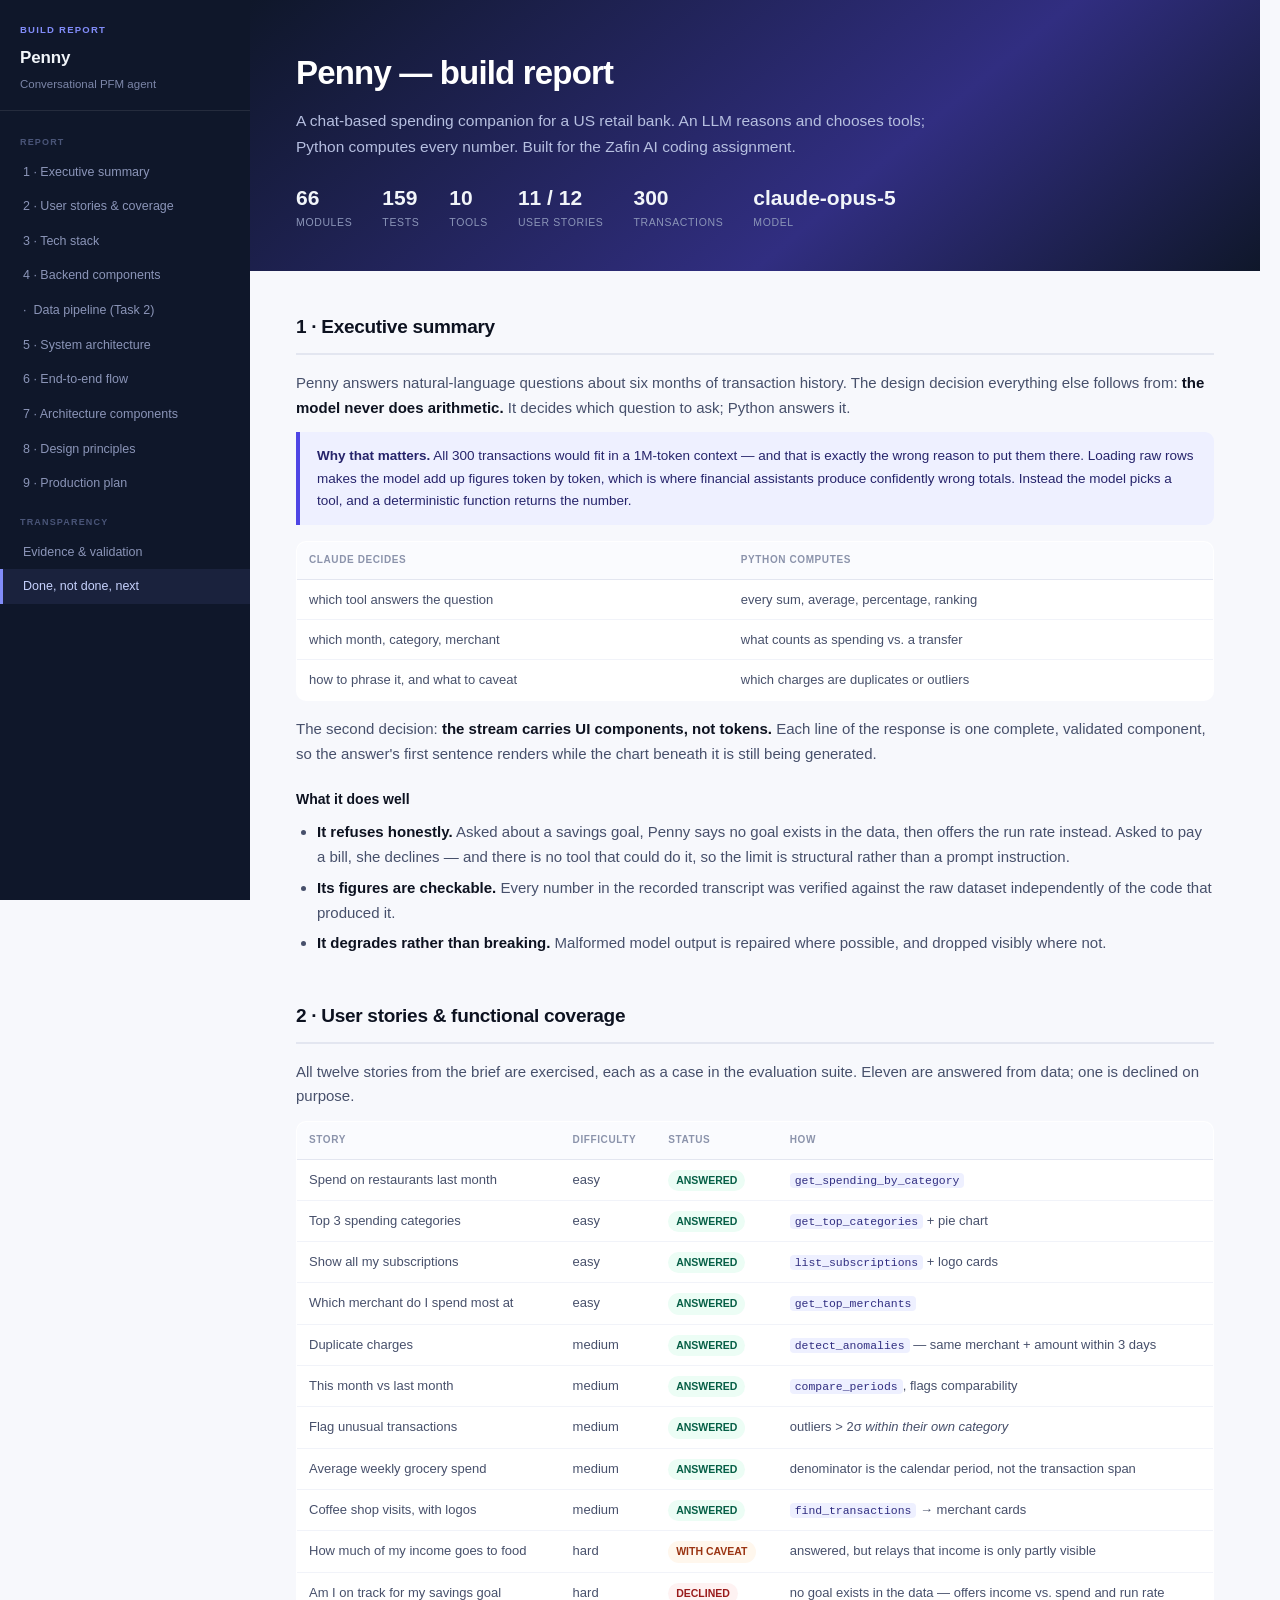
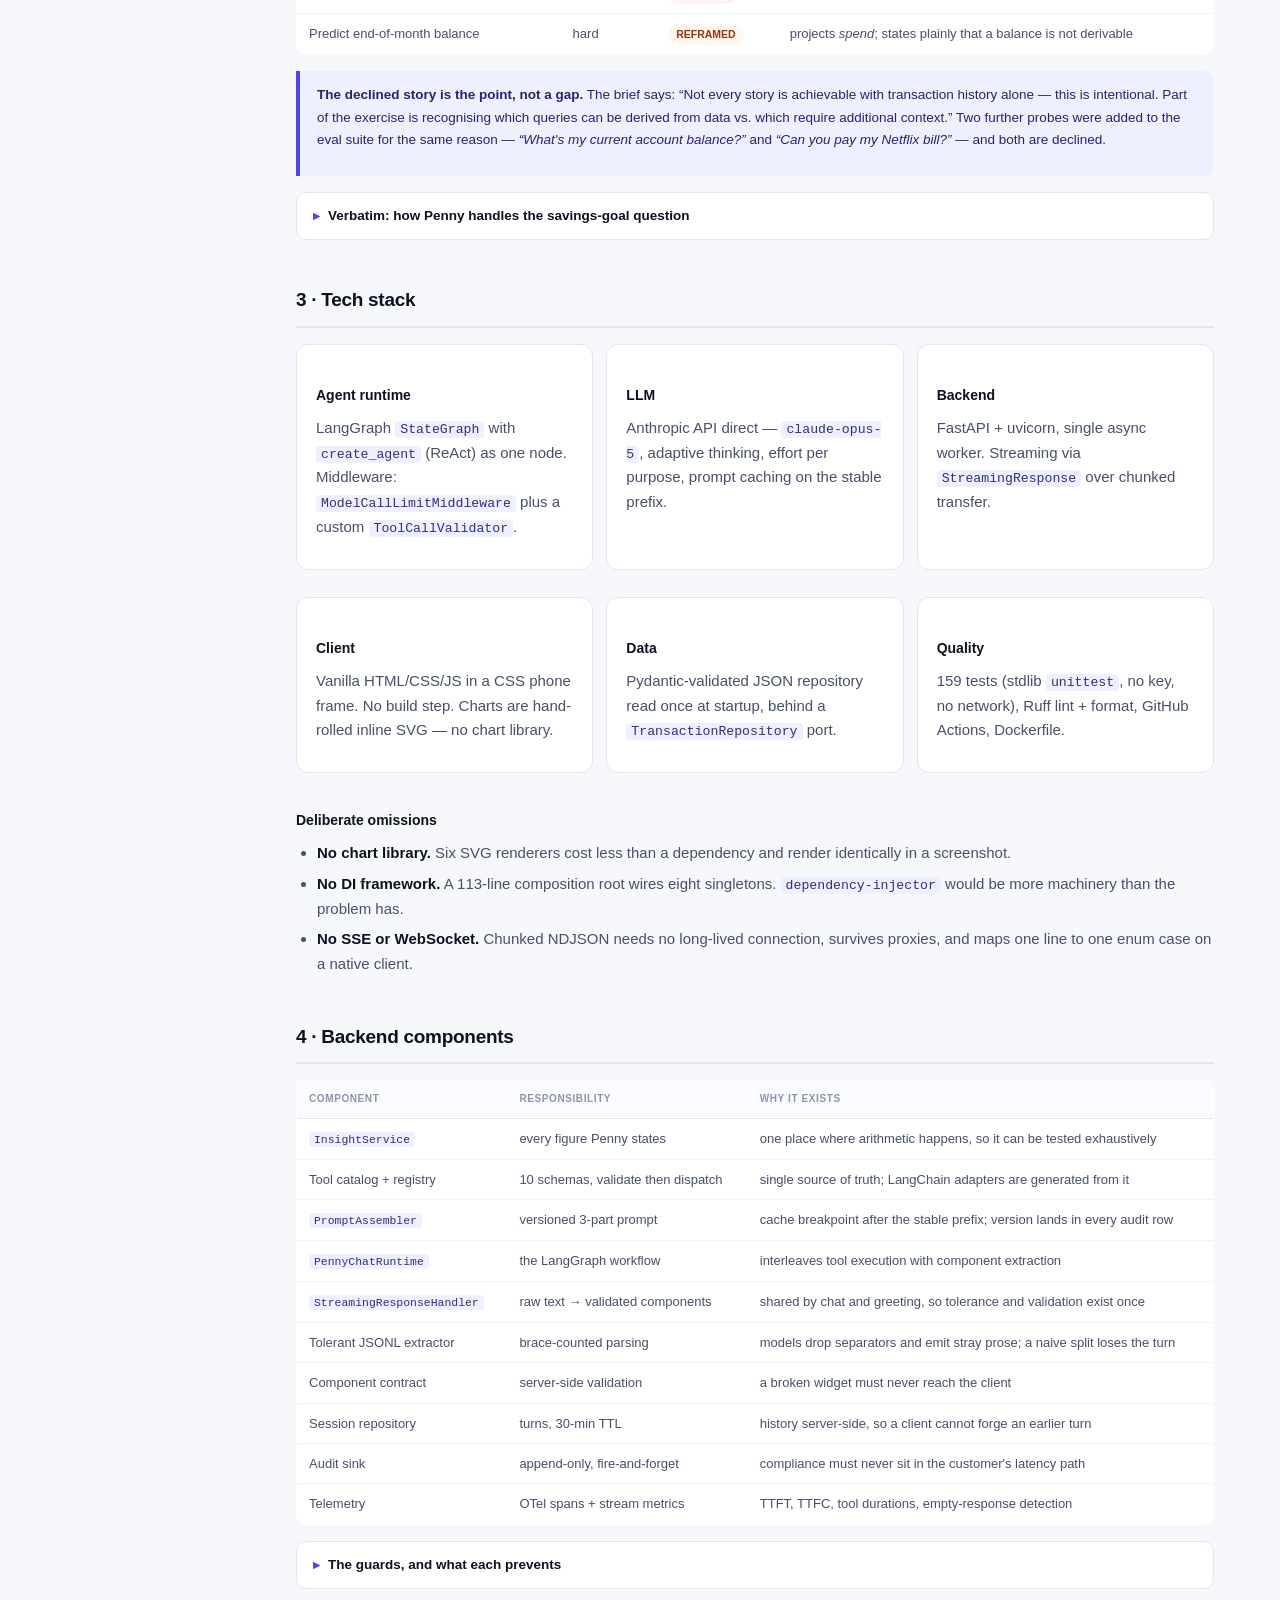
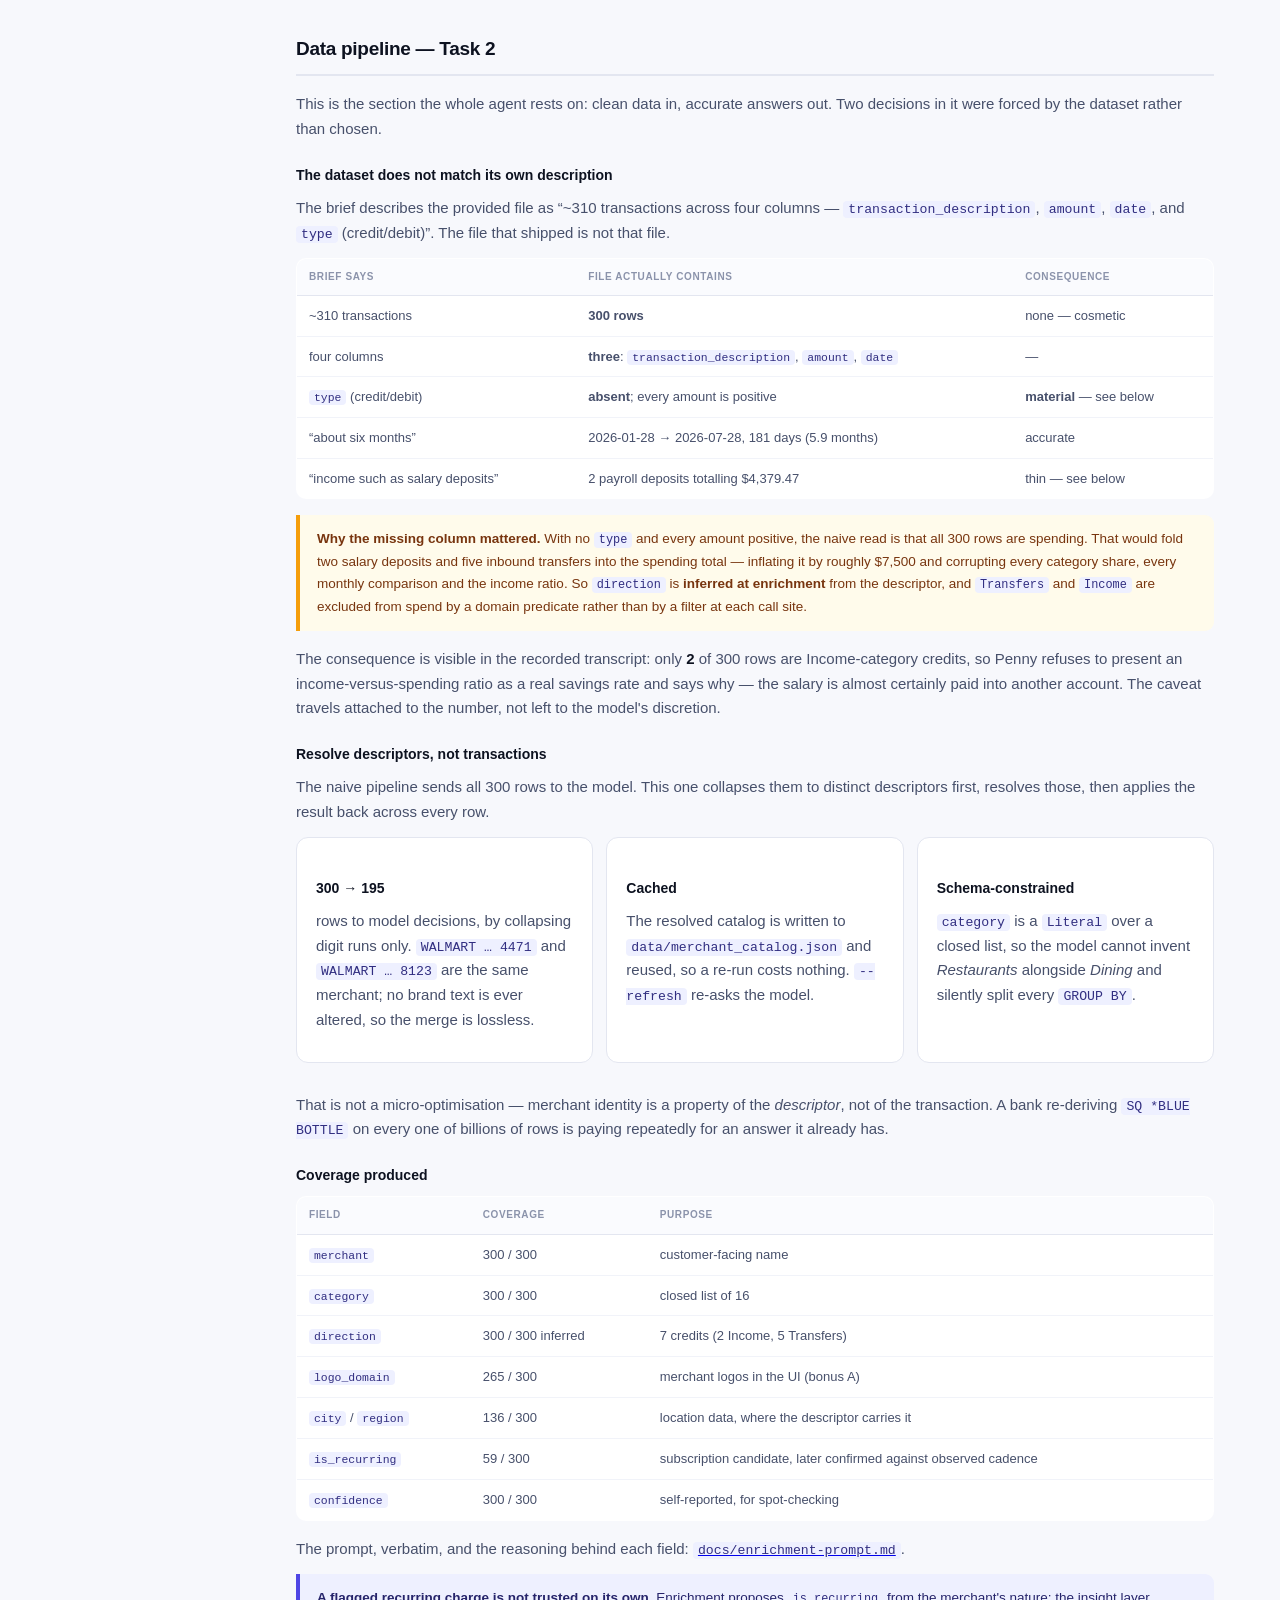
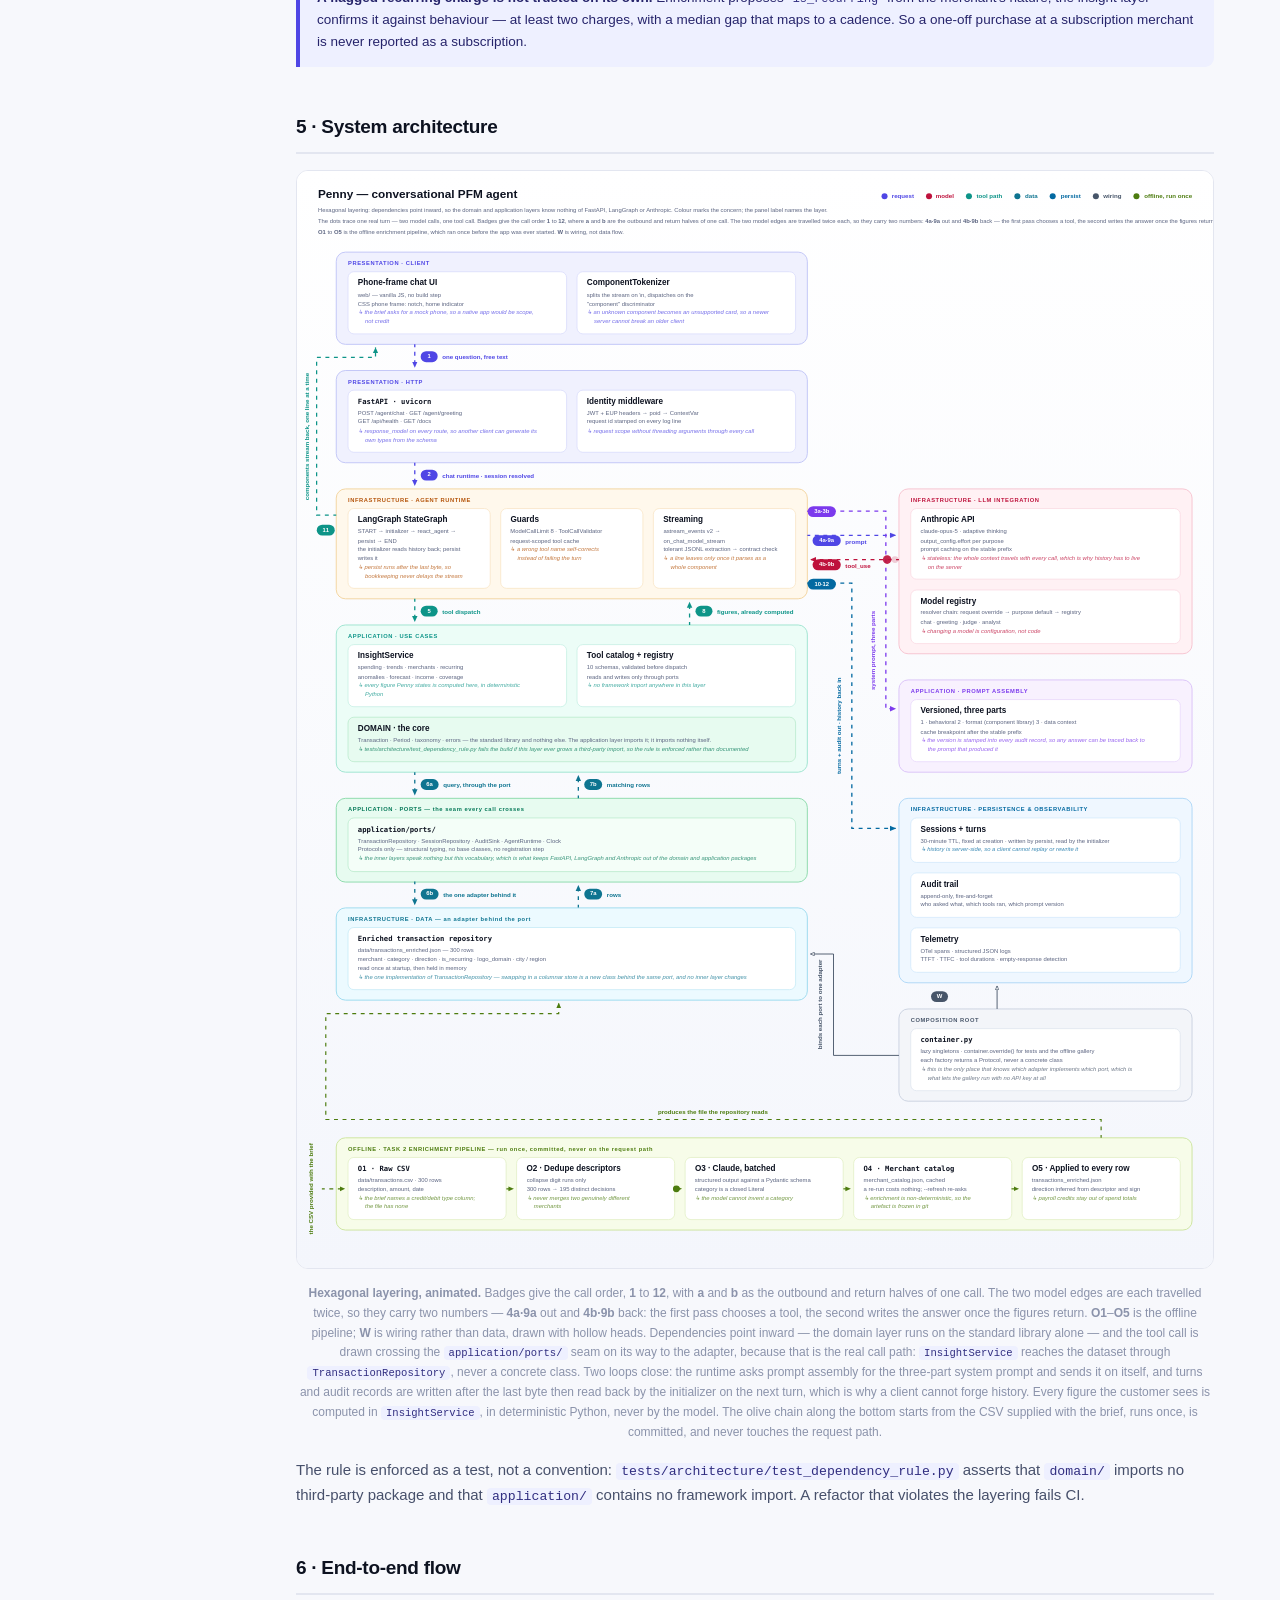
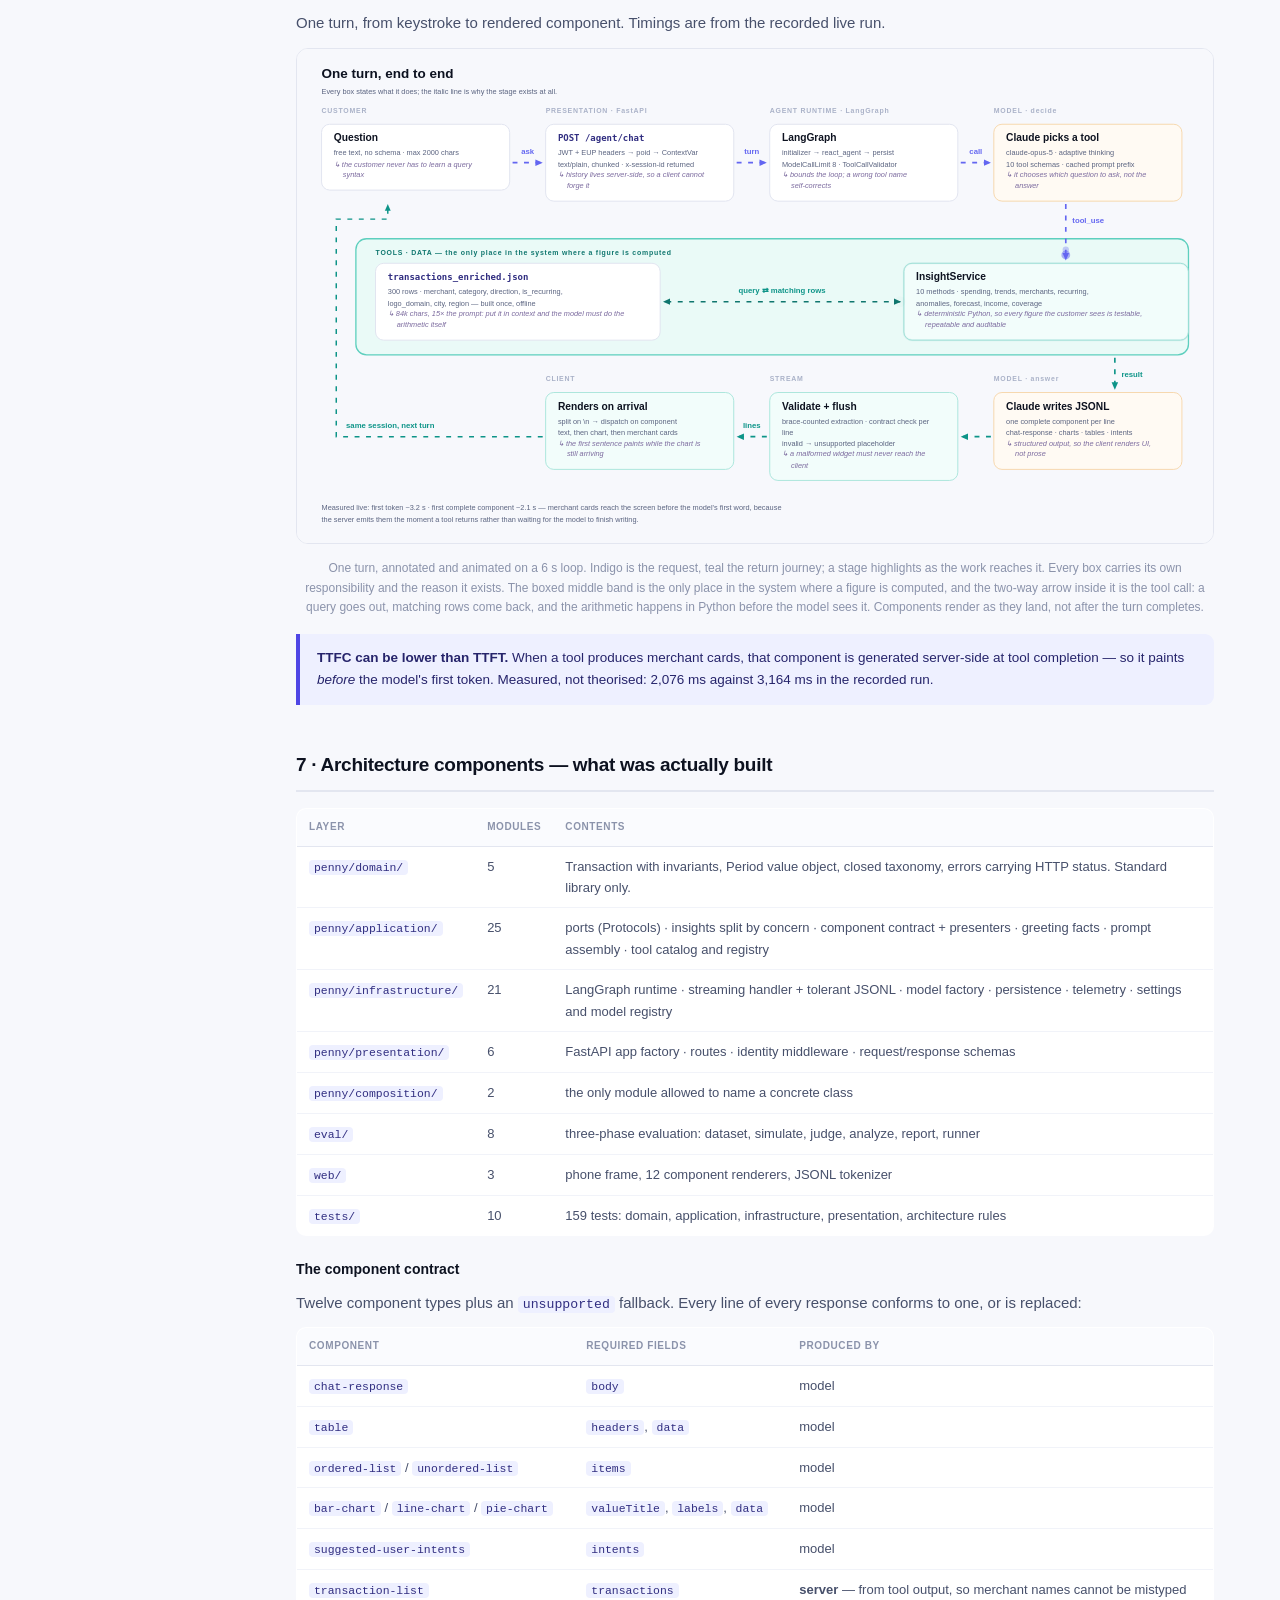
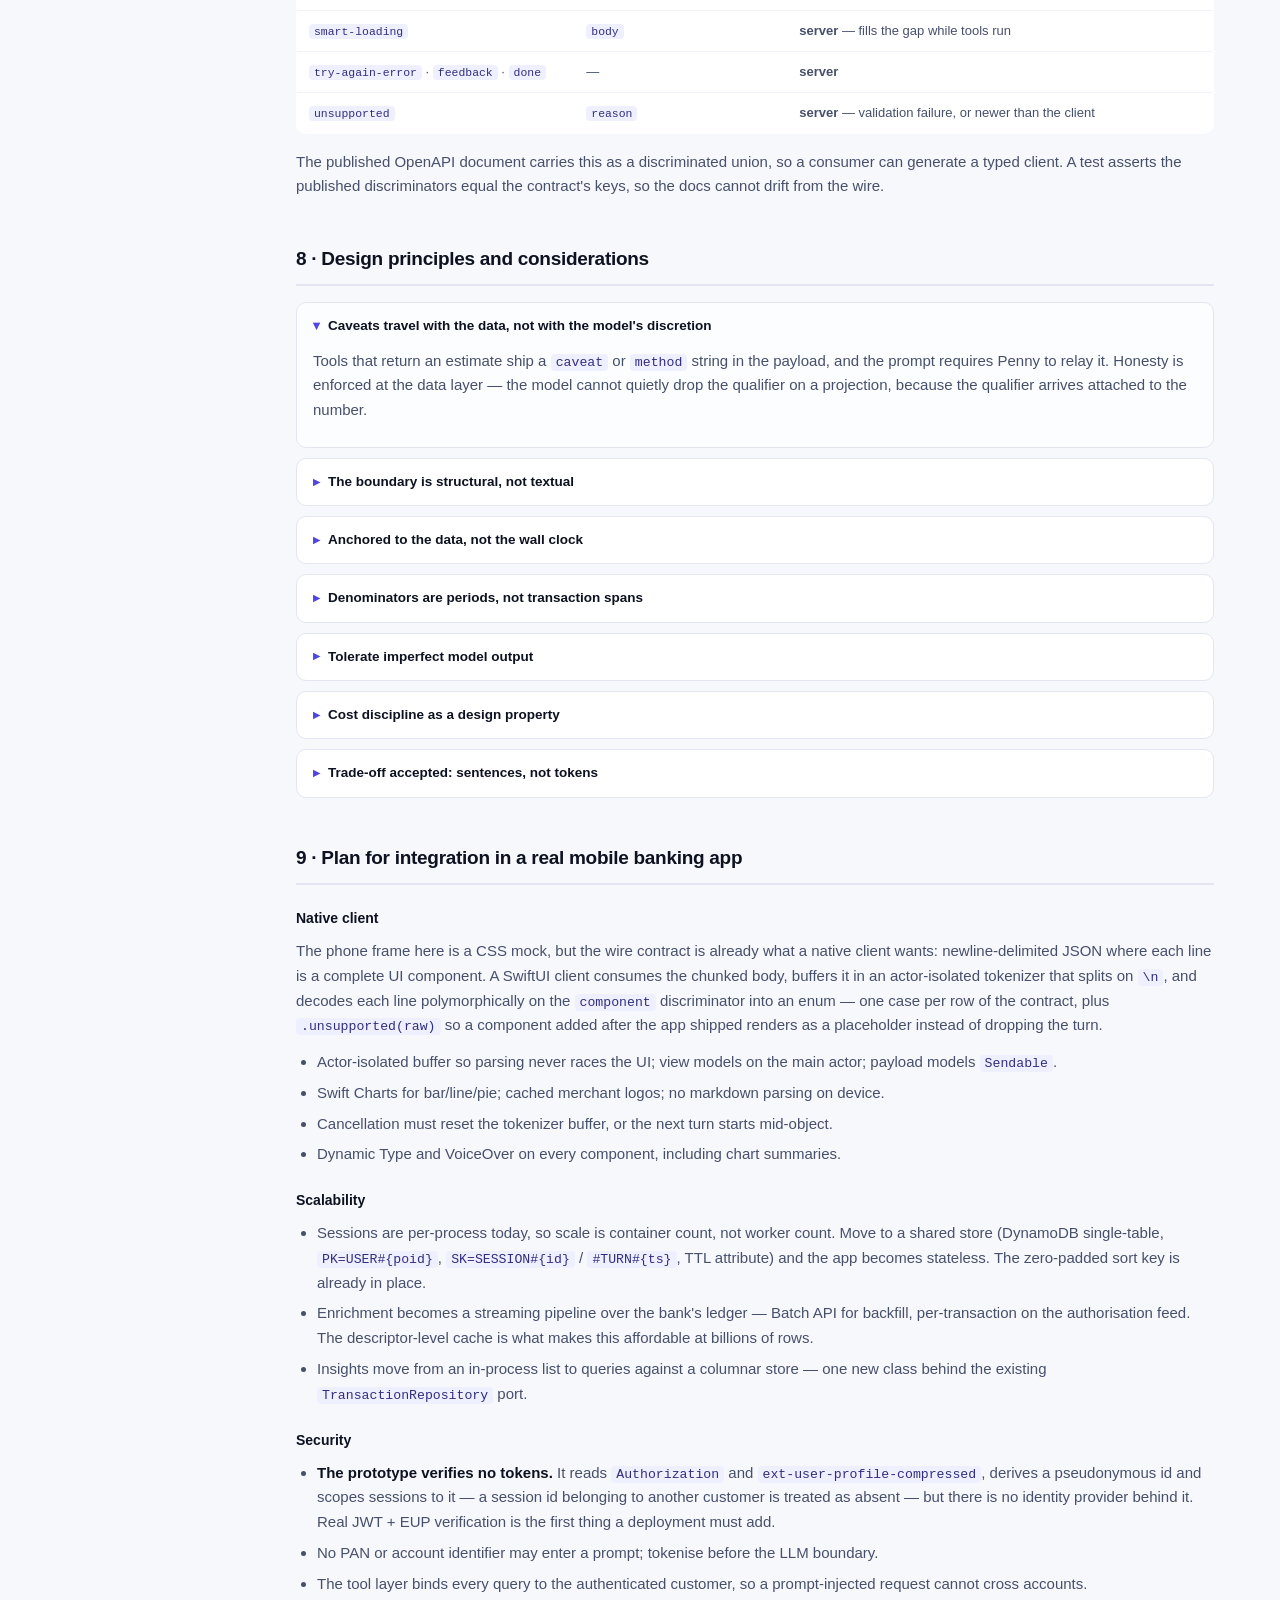
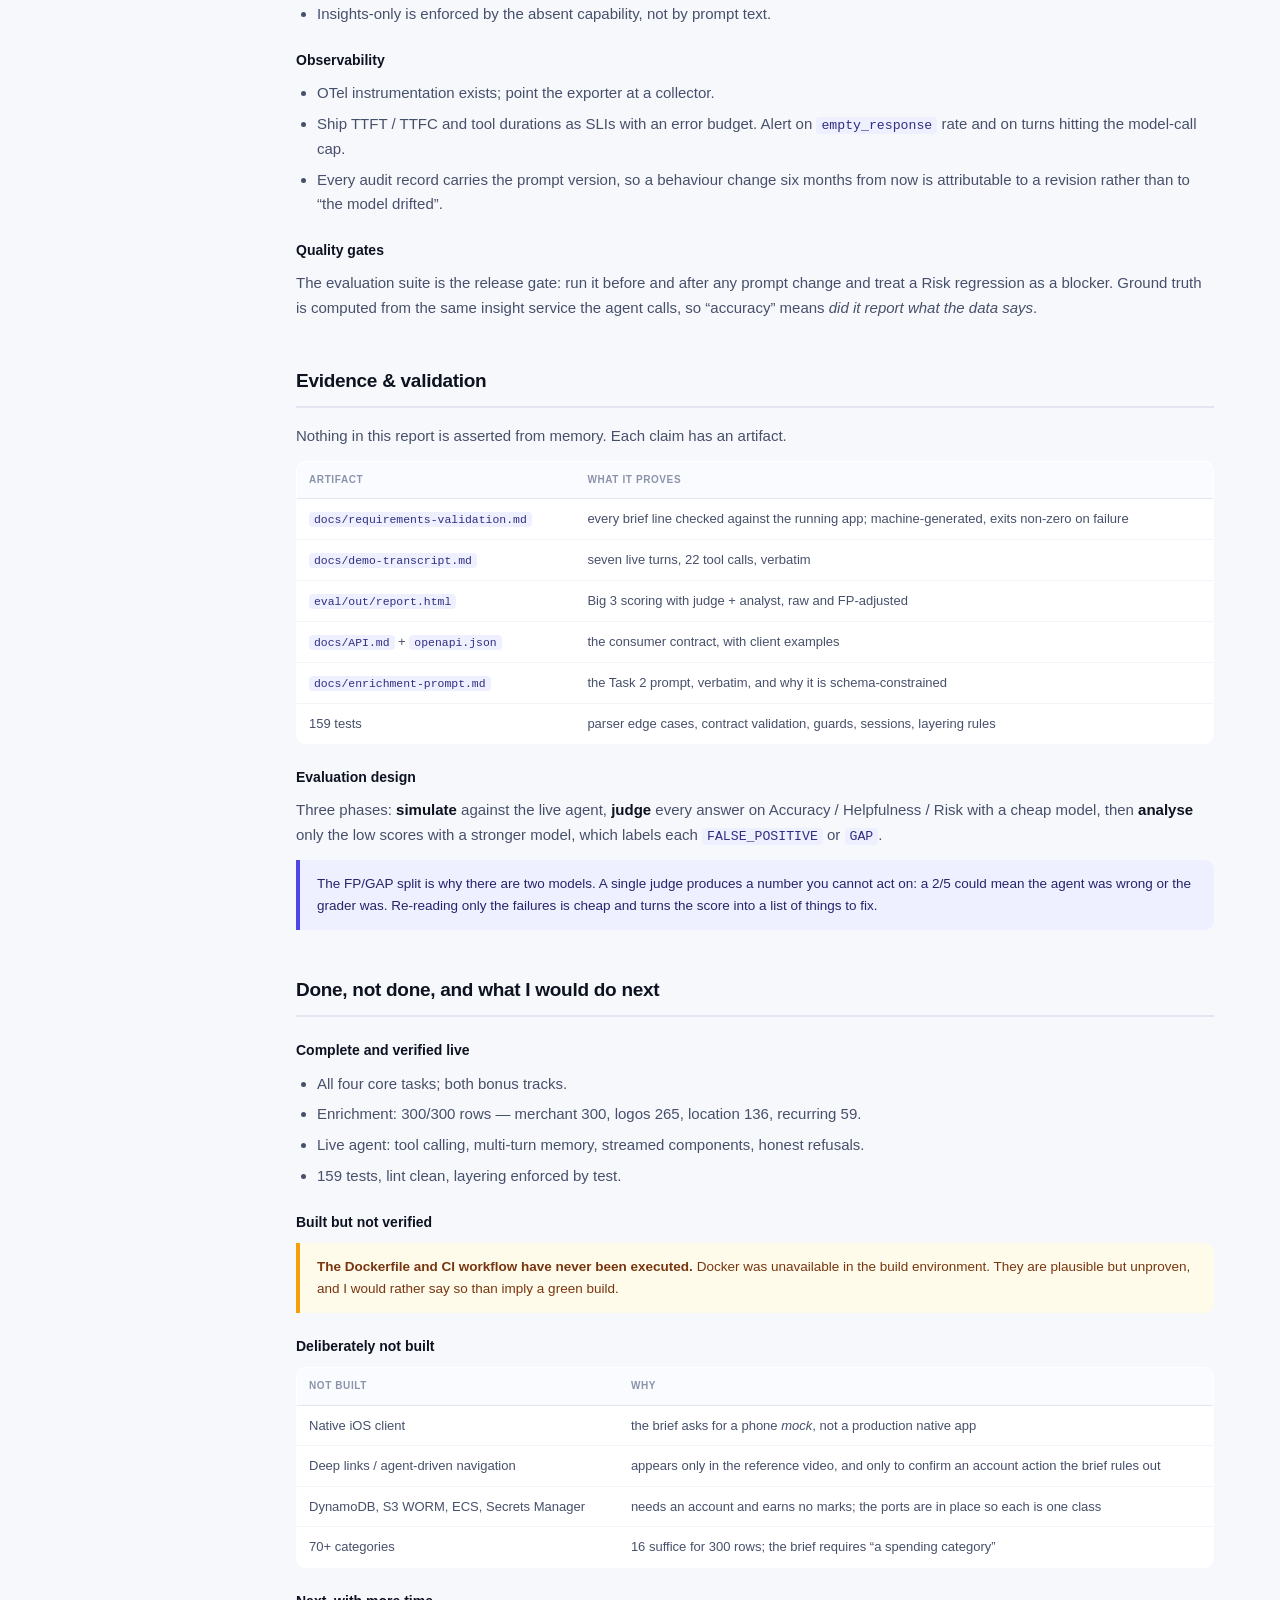
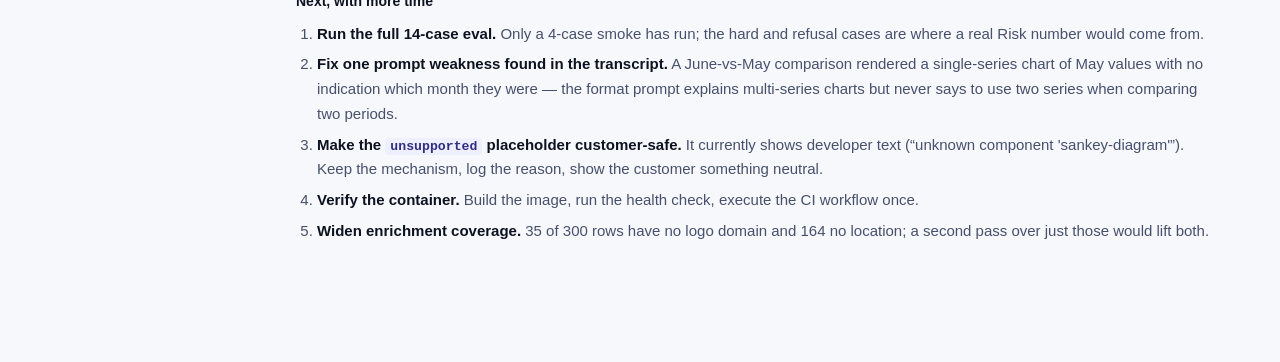
==== docs/build-report.html @ 557ce367 "Penny — conversational PFM agent for the Zafin AI coding assignment A chat-based spending companion " ====
<!doctype html>
<html lang="en">
<head>
<meta charset="utf-8">
<meta name="viewport" content="width=device-width, initial-scale=1">
<title>Penny — Build Report</title>
<style>
*,*::before,*::after{box-sizing:border-box;margin:0;padding:0}
:root{--bg:#f7f8fc;--surface:#fff;--ink:#0d1220;--ink2:#47506b;--ink3:#8b93ab;
--line:#e3e6f0;--brand:#4f46e5;--brand-deep:#312e81;--brand-soft:#eef0ff;
--ok:#0d9488;--warn:#b45309;--bad:#b91c1c;--nav:#0f172a;--sidebar:250px}
html{scroll-behavior:smooth}
body{font:15px/1.65 -apple-system,BlinkMacSystemFont,'Segoe UI',Roboto,sans-serif;color:var(--ink);background:var(--bg)}
code,.mono{font-family:ui-monospace,SFMono-Regular,Menlo,monospace;font-size:.88em}
code{background:var(--brand-soft);color:var(--brand-deep);padding:1px 5px;border-radius:4px}
/* sidebar */
.side{position:fixed;left:0;top:0;width:var(--sidebar);height:100vh;background:var(--nav);
display:flex;flex-direction:column;overflow:hidden;z-index:10}
.side-head{padding:22px 20px 16px;border-bottom:1px solid rgba(255,255,255,.09)}
.side-eyebrow{font-size:9.5px;font-weight:700;letter-spacing:.13em;text-transform:uppercase;color:#818cf8;margin-bottom:6px}
.side-title{font-size:17px;font-weight:700;color:#f1f5f9;letter-spacing:-.01em}
.side-sub{font-size:11.5px;color:#7c86a8;margin-top:3px}
.side-nav{flex:1;overflow-y:auto;padding:10px 0 30px}
.side-nav a{display:block;padding:7px 20px;font-size:12.5px;color:#8b95b8;text-decoration:none;
border-left:3px solid transparent;transition:.15s}
.side-nav a:hover{background:#1c2438;color:#cbd5e1}
.side-nav a.on{border-left-color:#818cf8;color:#c7d2fe;background:rgba(129,140,248,.09)}
.side-nav .grp{font-size:9px;font-weight:700;letter-spacing:.13em;text-transform:uppercase;
color:#4a5578;padding:14px 20px 5px}
/* main */
main{margin-left:var(--sidebar);max-width:1010px;padding:0 46px 90px}
.hero{background:linear-gradient(140deg,#0f172a,#312e81 62%,#0f172a);margin:0 -46px 40px;padding:46px 46px 38px;color:#fff}
.hero h1{font-size:33px;font-weight:800;letter-spacing:-.025em;margin-bottom:8px}
.hero p{font-size:15.5px;color:#b6bfe0;max-width:660px}
.metrics{display:flex;gap:30px;flex-wrap:wrap;margin-top:26px}
.metric b{display:block;font-size:21px;font-weight:800;color:#f1f5f9;line-height:1.1}
.metric span{font-size:10.5px;color:#8b95b8;text-transform:uppercase;letter-spacing:.06em}
section{margin-bottom:44px;scroll-margin-top:20px}
h2{font-size:19px;font-weight:700;letter-spacing:-.015em;padding-bottom:10px;margin-bottom:16px;border-bottom:2px solid var(--line)}
h3{font-size:14px;font-weight:700;margin:22px 0 9px;color:var(--ink)}
p{margin-bottom:12px;color:var(--ink2)}
p strong,li strong{color:var(--ink)}
ul,ol{margin:0 0 13px 21px}li{margin-bottom:6px;color:var(--ink2)}
table{width:100%;border-collapse:collapse;background:var(--surface);border:1px solid var(--line);
border-radius:10px;overflow:hidden;margin-bottom:16px;font-size:13px}
th{text-align:left;font-size:10px;font-weight:700;letter-spacing:.06em;text-transform:uppercase;
color:var(--ink3);padding:10px 12px;background:#fafbfe;border-bottom:1px solid var(--line)}
td{padding:9px 12px;border-bottom:1px solid #f1f3f9;color:var(--ink2);vertical-align:top}
tr:last-child td{border-bottom:0}
.card{background:var(--surface);border:1px solid var(--line);border-radius:12px;padding:17px 19px;margin-bottom:14px}
.grid{display:grid;grid-template-columns:repeat(auto-fit,minmax(232px,1fr));gap:13px;margin-bottom:16px}
.note{border-left:4px solid var(--brand);background:var(--brand-soft);padding:13px 17px;border-radius:0 9px 9px 0;margin-bottom:16px;font-size:13.5px;color:#26246b}
.warn{border-left:4px solid #f59e0b;background:#fffbeb;padding:13px 17px;border-radius:0 9px 9px 0;margin-bottom:16px;font-size:13.5px;color:#78350f}
.pill{display:inline-block;font-size:10.5px;font-weight:700;padding:2px 8px;border-radius:20px}
.p-ok{background:#ecfdf5;color:#065f46}.p-no{background:#fef2f2;color:#991b1b}
.p-man{background:#fffbeb;color:#92400e}.p-part{background:#fff7ed;color:#9a3412}
details{background:var(--surface);border:1px solid var(--line);border-radius:10px;padding:12px 16px;margin-bottom:10px}
details[open]{background:#fcfdff}
summary{cursor:pointer;font-weight:650;font-size:13.5px;color:var(--ink);list-style:none;display:flex;align-items:center;gap:8px}
summary::-webkit-details-marker{display:none}
summary::before{content:'▶';font-size:9px;color:var(--brand);transition:.15s}
details[open] summary::before{transform:rotate(90deg)}
summary+*{margin-top:11px}
figure{margin:0 0 16px}
figure img,figure svg{width:100%;height:auto;background:var(--surface);border:1px solid var(--line);border-radius:12px}
figcaption{font-size:12px;color:var(--ink3);margin-top:7px;text-align:center}
.q{border-left:3px solid var(--ok);padding-left:14px;margin:0 0 13px;font-size:13.5px;color:var(--ink2);font-style:italic}
@media(max-width:900px){.side{display:none}main{margin-left:0;padding:0 20px 60px}.hero{margin:0 -20px 30px;padding:34px 20px}}
</style>
</head>
<body>
<aside class="side">
  <div class="side-head">
    <div class="side-eyebrow">Build Report</div>
    <div class="side-title">Penny</div>
    <div class="side-sub">Conversational PFM agent</div>
  </div>
  <nav class="side-nav">
    <div class="grp">Report</div>
    <a href="#summary">1 · Executive summary</a>
    <a href="#stories">2 · User stories &amp; coverage</a>
    <a href="#stack">3 · Tech stack</a>
    <a href="#backend">4 · Backend components</a>
    <a href="#data">·&nbsp; Data pipeline (Task 2)</a>
    <a href="#architecture">5 · System architecture</a>
    <a href="#flow">6 · End-to-end flow</a>
    <a href="#inventory">7 · Architecture components</a>
    <a href="#principles">8 · Design principles</a>
    <a href="#production">9 · Production plan</a>
    <div class="grp">Transparency</div>
    <a href="#evidence">Evidence &amp; validation</a>
    <a href="#status">Done, not done, next</a>
  </nav>
</aside>

<main>
<div class="hero">
  <h1>Penny — build report</h1>
  <p>A chat-based spending companion for a US retail bank. An LLM reasons and
  chooses tools; Python computes every number. Built for the Zafin AI coding
  assignment.</p>
  <div class="metrics">
    <div class="metric"><b>66</b><span>modules</span></div>
    <div class="metric"><b>159</b><span>tests</span></div>
    <div class="metric"><b>10</b><span>tools</span></div>
    <div class="metric"><b>11 / 12</b><span>user stories</span></div>
    <div class="metric"><b>300</b><span>transactions</span></div>
    <div class="metric"><b>claude-opus-5</b><span>model</span></div>
  </div>
</div>

<section id="summary">
<h2>1 · Executive summary</h2>
<p>Penny answers natural-language questions about six months of transaction
history. The design decision everything else follows from: <strong>the model
never does arithmetic.</strong> It decides which question to ask; Python answers
it.</p>
<div class="note"><strong>Why that matters.</strong> All 300 transactions would
fit in a 1M-token context — and that is exactly the wrong reason to put them
there. Loading raw rows makes the model add up figures token by token, which is
where financial assistants produce confidently wrong totals. Instead the model
picks a tool, and a deterministic function returns the number.</div>
<table>
  <tr><th>Claude decides</th><th>Python computes</th></tr>
  <tr><td>which tool answers the question</td><td>every sum, average, percentage, ranking</td></tr>
  <tr><td>which month, category, merchant</td><td>what counts as spending vs. a transfer</td></tr>
  <tr><td>how to phrase it, and what to caveat</td><td>which charges are duplicates or outliers</td></tr>
</table>
<p>The second decision: <strong>the stream carries UI components, not tokens.</strong>
Each line of the response is one complete, validated component, so the answer's
first sentence renders while the chart beneath it is still being generated.</p>
<h3>What it does well</h3>
<ul>
  <li><strong>It refuses honestly.</strong> Asked about a savings goal, Penny says
  no goal exists in the data, then offers the run rate instead. Asked to pay a
  bill, she declines — and there is no tool that could do it, so the limit is
  structural rather than a prompt instruction.</li>
  <li><strong>Its figures are checkable.</strong> Every number in the recorded
  transcript was verified against the raw dataset independently of the code that
  produced it.</li>
  <li><strong>It degrades rather than breaking.</strong> Malformed model output is
  repaired where possible, and dropped visibly where not.</li>
</ul>
</section>

<section id="stories">
<h2>2 · User stories &amp; functional coverage</h2>
<p>All twelve stories from the brief are exercised, each as a case in the
evaluation suite. Eleven are answered from data; one is declined on purpose.</p>
<table>
  <tr><th>Story</th><th>Difficulty</th><th>Status</th><th>How</th></tr>
  <tr><td>Spend on restaurants last month</td><td>easy</td><td><span class="pill p-ok">ANSWERED</span></td><td><code>get_spending_by_category</code></td></tr>
  <tr><td>Top 3 spending categories</td><td>easy</td><td><span class="pill p-ok">ANSWERED</span></td><td><code>get_top_categories</code> + pie chart</td></tr>
  <tr><td>Show all my subscriptions</td><td>easy</td><td><span class="pill p-ok">ANSWERED</span></td><td><code>list_subscriptions</code> + logo cards</td></tr>
  <tr><td>Which merchant do I spend most at</td><td>easy</td><td><span class="pill p-ok">ANSWERED</span></td><td><code>get_top_merchants</code></td></tr>
  <tr><td>Duplicate charges</td><td>medium</td><td><span class="pill p-ok">ANSWERED</span></td><td><code>detect_anomalies</code> — same merchant + amount within 3 days</td></tr>
  <tr><td>This month vs last month</td><td>medium</td><td><span class="pill p-ok">ANSWERED</span></td><td><code>compare_periods</code>, flags comparability</td></tr>
  <tr><td>Flag unusual transactions</td><td>medium</td><td><span class="pill p-ok">ANSWERED</span></td><td>outliers &gt; 2σ <em>within their own category</em></td></tr>
  <tr><td>Average weekly grocery spend</td><td>medium</td><td><span class="pill p-ok">ANSWERED</span></td><td>denominator is the calendar period, not the transaction span</td></tr>
  <tr><td>Coffee shop visits, with logos</td><td>medium</td><td><span class="pill p-ok">ANSWERED</span></td><td><code>find_transactions</code> → merchant cards</td></tr>
  <tr><td>How much of my income goes to food</td><td>hard</td><td><span class="pill p-part">WITH CAVEAT</span></td><td>answered, but relays that income is only partly visible</td></tr>
  <tr><td>Am I on track for my savings goal</td><td>hard</td><td><span class="pill p-no">DECLINED</span></td><td>no goal exists in the data — offers income vs. spend and run rate</td></tr>
  <tr><td>Predict end-of-month balance</td><td>hard</td><td><span class="pill p-part">REFRAMED</span></td><td>projects <em>spend</em>; states plainly that a balance is not derivable</td></tr>
</table>
<div class="note"><strong>The declined story is the point, not a gap.</strong> The
brief says: “Not every story is achievable with transaction history alone — this
is intentional. Part of the exercise is recognising which queries can be derived
from data vs. which require additional context.” Two further probes were added to
the eval suite for the same reason — <em>“What's my current account balance?”</em>
and <em>“Can you pay my Netflix bill?”</em> — and both are declined.</p></div>
<details><summary>Verbatim: how Penny handles the savings-goal question</summary>
<p class="q">“There's no savings goal stored in this data — I have transaction
history only, so I can't tell you whether you're on track against a target, and I
can't see a balance either. What I can tell you: you've spent $9,700.46 so far in
July through day 28, a run rate of $346.44/day, which straight-lines to about
$10,739.80 by month end. That's roughly $999 below your $11,739.00 average across
the five complete months from February to June… The projection assumes the last
three days look like the first 28, which is a weak assumption around rent and
payday. And no income credits at all appear in July — your salary clearly lands
in another account, so I genuinely can't compute what you saved, only what you
spent.”</p>
<p>Note the baseline: <em>five complete months, February to June</em>. The dataset
opens on 2026-01-28, so January holds four days. An earlier build averaged that
stub in as though it were a whole month, which pulled the baseline down to
$9,846.26 and reported July as <em>$893.54 above</em> average — the opposite of
the truth. <code>is_month_fully_covered()</code> now requires a month to be
covered at both edges before it can join a baseline, and two regression tests
pin it.</p>
<p>Recorded live in <code>docs/demo-transcript.md</code>.</p>
</details>
</section>

<section id="stack">
<h2>3 · Tech stack</h2>
<div class="grid">
  <div class="card"><h3>Agent runtime</h3><p>LangGraph <code>StateGraph</code> with
  <code>create_agent</code> (ReAct) as one node. Middleware:
  <code>ModelCallLimitMiddleware</code> plus a custom <code>ToolCallValidator</code>.</p></div>
  <div class="card"><h3>LLM</h3><p>Anthropic API direct —
  <code>claude-opus-5</code>, adaptive thinking, effort per purpose, prompt
  caching on the stable prefix.</p></div>
  <div class="card"><h3>Backend</h3><p>FastAPI + uvicorn, single async worker.
  Streaming via <code>StreamingResponse</code> over chunked transfer.</p></div>
  <div class="card"><h3>Client</h3><p>Vanilla HTML/CSS/JS in a CSS phone frame.
  No build step. Charts are hand-rolled inline SVG — no chart library.</p></div>
  <div class="card"><h3>Data</h3><p>Pydantic-validated JSON repository read once
  at startup, behind a <code>TransactionRepository</code> port.</p></div>
  <div class="card"><h3>Quality</h3><p>159 tests (stdlib <code>unittest</code>,
  no key, no network), Ruff lint + format, GitHub Actions, Dockerfile.</p></div>
</div>
<h3>Deliberate omissions</h3>
<ul>
  <li><strong>No chart library.</strong> Six SVG renderers cost less than a
  dependency and render identically in a screenshot.</li>
  <li><strong>No DI framework.</strong> A 113-line composition root wires eight
  singletons. <code>dependency-injector</code> would be more machinery than the
  problem has.</li>
  <li><strong>No SSE or WebSocket.</strong> Chunked NDJSON needs no long-lived
  connection, survives proxies, and maps one line to one enum case on a native
  client.</li>
</ul>
</section>

<section id="backend">
<h2>4 · Backend components</h2>
<table>
  <tr><th>Component</th><th>Responsibility</th><th>Why it exists</th></tr>
  <tr><td><code>InsightService</code></td><td>every figure Penny states</td><td>one place where arithmetic happens, so it can be tested exhaustively</td></tr>
  <tr><td>Tool catalog + registry</td><td>10 schemas, validate then dispatch</td><td>single source of truth; LangChain adapters are generated from it</td></tr>
  <tr><td><code>PromptAssembler</code></td><td>versioned 3-part prompt</td><td>cache breakpoint after the stable prefix; version lands in every audit row</td></tr>
  <tr><td><code>PennyChatRuntime</code></td><td>the LangGraph workflow</td><td>interleaves tool execution with component extraction</td></tr>
  <tr><td><code>StreamingResponseHandler</code></td><td>raw text → validated components</td><td>shared by chat and greeting, so tolerance and validation exist once</td></tr>
  <tr><td>Tolerant JSONL extractor</td><td>brace-counted parsing</td><td>models drop separators and emit stray prose; a naive split loses the turn</td></tr>
  <tr><td>Component contract</td><td>server-side validation</td><td>a broken widget must never reach the client</td></tr>
  <tr><td>Session repository</td><td>turns, 30-min TTL</td><td>history server-side, so a client cannot forge an earlier turn</td></tr>
  <tr><td>Audit sink</td><td>append-only, fire-and-forget</td><td>compliance must never sit in the customer's latency path</td></tr>
  <tr><td>Telemetry</td><td>OTel spans + stream metrics</td><td>TTFT, TTFC, tool durations, empty-response detection</td></tr>
</table>
<details><summary>The guards, and what each prevents</summary>
<table>
  <tr><th>Guard</th><th>Prevents</th></tr>
  <tr><td><code>ModelCallLimitMiddleware</code></td><td>a runaway ReAct loop — ends the turn instead of raising</td></tr>
  <tr><td><code>ToolCallValidator</code></td><td>hallucinated tool names and malformed arguments</td></tr>
  <tr><td>request-scoped tool cache</td><td>paying twice for the same tool call in one turn</td></tr>
  <tr><td>tolerant JSONL parser</td><td>one malformed line destroying an entire answer</td></tr>
  <tr><td>component validation</td><td>an invalid chart or table reaching the UI</td></tr>
</table>
<p><code>ToolCallValidator</code> <em>returns</em> the refusal as a tool result
rather than raising, so the model can read “that tool does not exist, here are
the ones that do” and recover inside the same turn.</p>
</details>
</section>

<section id="data">
<h2>Data pipeline — Task 2</h2>
<p>This is the section the whole agent rests on: clean data in, accurate answers
out. Two decisions in it were forced by the dataset rather than chosen.</p>

<h3>The dataset does not match its own description</h3>
<p>The brief describes the provided file as “~310 transactions across four
columns — <code>transaction_description</code>, <code>amount</code>,
<code>date</code>, and <code>type</code> (credit/debit)”. The file that shipped
is not that file.</p>
<table>
  <tr><th>Brief says</th><th>File actually contains</th><th>Consequence</th></tr>
  <tr><td>~310 transactions</td><td><strong>300 rows</strong></td><td>none — cosmetic</td></tr>
  <tr><td>four columns</td><td><strong>three</strong>: <code>transaction_description</code>, <code>amount</code>, <code>date</code></td><td>—</td></tr>
  <tr><td><code>type</code> (credit/debit)</td><td><strong>absent</strong>; every amount is positive</td><td><strong>material</strong> — see below</td></tr>
  <tr><td>“about six months”</td><td>2026-01-28 → 2026-07-28, 181 days (5.9 months)</td><td>accurate</td></tr>
  <tr><td>“income such as salary deposits”</td><td>2 payroll deposits totalling $4,379.47</td><td>thin — see below</td></tr>
</table>
<div class="warn"><strong>Why the missing column mattered.</strong> With no
<code>type</code> and every amount positive, the naive read is that all 300 rows
are spending. That would fold two salary deposits and five inbound transfers into
the spending total — inflating it by roughly $7,500 and corrupting every
category share, every monthly comparison and the income ratio. So
<code>direction</code> is <strong>inferred at enrichment</strong> from the
descriptor, and <code>Transfers</code> and <code>Income</code> are excluded from
spend by a domain predicate rather than by a filter at each call site.</div>
<p>The consequence is visible in the recorded transcript: only <strong>2</strong>
of 300 rows are Income-category credits, so Penny refuses to present an
income-versus-spending ratio as a real savings rate and says why — the salary is
almost certainly paid into another account. The caveat travels attached to the
number, not left to the model's discretion.</p>

<h3>Resolve descriptors, not transactions</h3>
<p>The naive pipeline sends all 300 rows to the model. This one collapses them to
distinct descriptors first, resolves those, then applies the result back across
every row.</p>
<div class="grid">
  <div class="card"><h3>300 → 195</h3><p>rows to model decisions, by collapsing
  digit runs only. <code>WALMART … 4471</code> and <code>WALMART … 8123</code> are
  the same merchant; no brand text is ever altered, so the merge is lossless.</p></div>
  <div class="card"><h3>Cached</h3><p>The resolved catalog is written to
  <code>data/merchant_catalog.json</code> and reused, so a re-run costs nothing.
  <code>--refresh</code> re-asks the model.</p></div>
  <div class="card"><h3>Schema-constrained</h3><p><code>category</code> is a
  <code>Literal</code> over a closed list, so the model cannot invent
  <em>Restaurants</em> alongside <em>Dining</em> and silently split every
  <code>GROUP BY</code>.</p></div>
</div>
<p>That is not a micro-optimisation — merchant identity is a property of the
<em>descriptor</em>, not of the transaction. A bank re-deriving
<code>SQ *BLUE BOTTLE</code> on every one of billions of rows is paying
repeatedly for an answer it already has.</p>

<h3>Coverage produced</h3>
<table>
  <tr><th>Field</th><th>Coverage</th><th>Purpose</th></tr>
  <tr><td><code>merchant</code></td><td>300 / 300</td><td>customer-facing name</td></tr>
  <tr><td><code>category</code></td><td>300 / 300</td><td>closed list of 16</td></tr>
  <tr><td><code>direction</code></td><td>300 / 300 inferred</td><td>7 credits (2 Income, 5 Transfers)</td></tr>
  <tr><td><code>logo_domain</code></td><td>265 / 300</td><td>merchant logos in the UI (bonus A)</td></tr>
  <tr><td><code>city</code> / <code>region</code></td><td>136 / 300</td><td>location data, where the descriptor carries it</td></tr>
  <tr><td><code>is_recurring</code></td><td>59 / 300</td><td>subscription candidate, later confirmed against observed cadence</td></tr>
  <tr><td><code>confidence</code></td><td>300 / 300</td><td>self-reported, for spot-checking</td></tr>
</table>
<p>The prompt, verbatim, and the reasoning behind each field:
<a href="enrichment-prompt.md"><code>docs/enrichment-prompt.md</code></a>.</p>
<div class="note"><strong>A flagged recurring charge is not trusted on its own.</strong>
Enrichment proposes <code>is_recurring</code> from the merchant's nature; the
insight layer confirms it against behaviour — at least two charges, with a
median gap that maps to a cadence. So a one-off purchase at a subscription
merchant is never reported as a subscription.</div>
</section>

<section id="architecture">
<h2>5 · System architecture</h2>
<figure>
  <img src="[data-uri]" alt="Animated architecture: a request travels from the phone client through FastAPI into the LangGraph runtime, which calls Claude, dispatches tools into the application layer and the enriched transaction repository, writes turns and audit records, and streams components back to the client; a separate offline chain along the bottom builds the dataset">
  <figcaption><strong>Hexagonal layering, animated.</strong> Badges give the call
  order, <strong>1</strong> to <strong>12</strong>, with <strong>a</strong> and
  <strong>b</strong> as the outbound and return halves of one call. The two model
  edges are each travelled twice, so they carry two numbers —
  <strong>4a·9a</strong> out and <strong>4b·9b</strong> back: the first pass
  chooses a tool, the second writes the answer once the figures return.
  <strong>O1</strong>–<strong>O5</strong> is the offline pipeline;
  <strong>W</strong> is wiring rather than data, drawn with hollow heads.
  Dependencies point inward — the domain layer runs on the standard library
  alone — and the tool call is drawn crossing the
  <code>application/ports/</code> seam on its way to the adapter, because that is
  the real call path: <code>InsightService</code> reaches the dataset through
  <code>TransactionRepository</code>, never a concrete class. Two loops close:
  the runtime asks prompt assembly for the three-part system prompt and sends it
  on itself, and turns and audit records are written after the last byte then
  read back by the initializer on the next turn, which is why a client cannot
  forge history. Every figure the customer sees is computed in
  <code>InsightService</code>, in deterministic Python, never by the model. The
  olive chain along the bottom starts from the CSV supplied with the brief, runs
  once, is committed, and never touches the request path.</figcaption>
</figure>
<p>The rule is enforced as a test, not a convention:
<code>tests/architecture/test_dependency_rule.py</code> asserts that
<code>domain/</code> imports no third-party package and that
<code>application/</code> contains no framework import. A refactor that violates
the layering fails CI.</p>
</section>

<section id="flow">
<h2>6 · End-to-end flow</h2>
<p>One turn, from keystroke to rendered component. Timings are from the recorded
live run.</p>
<figure>
<img src="[data-uri]" alt="One turn end to end, animated: request across the top, tools and data in the middle, streamed response along the bottom, each stage annotated with what it does and why it exists">
<figcaption>One turn, annotated and animated on a 6 s loop. Indigo is the
request, teal the return journey; a stage highlights as the work reaches it.
Every box carries its own responsibility and the reason it exists. The boxed
middle band is the only place in the system where a figure is computed, and the
two-way arrow inside it is the tool call: a query goes out, matching rows come
back, and the arithmetic happens in Python before the model sees it. Components
render as they land, not after the turn completes.</figcaption>
</figure>
<div class="note"><strong>TTFC can be lower than TTFT.</strong> When a tool
produces merchant cards, that component is generated server-side at tool
completion — so it paints <em>before</em> the model's first token. Measured, not
theorised: 2,076 ms against 3,164 ms in the recorded run.</div>
</section>

<section id="inventory">
<h2>7 · Architecture components — what was actually built</h2>
<table>
  <tr><th>Layer</th><th>Modules</th><th>Contents</th></tr>
  <tr><td><code>penny/domain/</code></td><td>5</td><td>Transaction with invariants, Period value object, closed taxonomy, errors carrying HTTP status. Standard library only.</td></tr>
  <tr><td><code>penny/application/</code></td><td>25</td><td>ports (Protocols) · insights split by concern · component contract + presenters · greeting facts · prompt assembly · tool catalog and registry</td></tr>
  <tr><td><code>penny/infrastructure/</code></td><td>21</td><td>LangGraph runtime · streaming handler + tolerant JSONL · model factory · persistence · telemetry · settings and model registry</td></tr>
  <tr><td><code>penny/presentation/</code></td><td>6</td><td>FastAPI app factory · routes · identity middleware · request/response schemas</td></tr>
  <tr><td><code>penny/composition/</code></td><td>2</td><td>the only module allowed to name a concrete class</td></tr>
  <tr><td><code>eval/</code></td><td>8</td><td>three-phase evaluation: dataset, simulate, judge, analyze, report, runner</td></tr>
  <tr><td><code>web/</code></td><td>3</td><td>phone frame, 12 component renderers, JSONL tokenizer</td></tr>
  <tr><td><code>tests/</code></td><td>10</td><td>159 tests: domain, application, infrastructure, presentation, architecture rules</td></tr>
</table>
<h3>The component contract</h3>
<p>Twelve component types plus an <code>unsupported</code> fallback. Every line of
every response conforms to one, or is replaced:</p>
<table>
  <tr><th>Component</th><th>Required fields</th><th>Produced by</th></tr>
  <tr><td><code>chat-response</code></td><td><code>body</code></td><td>model</td></tr>
  <tr><td><code>table</code></td><td><code>headers</code>, <code>data</code></td><td>model</td></tr>
  <tr><td><code>ordered-list</code> / <code>unordered-list</code></td><td><code>items</code></td><td>model</td></tr>
  <tr><td><code>bar-chart</code> / <code>line-chart</code> / <code>pie-chart</code></td><td><code>valueTitle</code>, <code>labels</code>, <code>data</code></td><td>model</td></tr>
  <tr><td><code>suggested-user-intents</code></td><td><code>intents</code></td><td>model</td></tr>
  <tr><td><code>transaction-list</code></td><td><code>transactions</code></td><td><strong>server</strong> — from tool output, so merchant names cannot be mistyped</td></tr>
  <tr><td><code>smart-loading</code></td><td><code>body</code></td><td><strong>server</strong> — fills the gap while tools run</td></tr>
  <tr><td><code>try-again-error</code> · <code>feedback</code> · <code>done</code></td><td>—</td><td><strong>server</strong></td></tr>
  <tr><td><code>unsupported</code></td><td><code>reason</code></td><td><strong>server</strong> — validation failure, or newer than the client</td></tr>
</table>
<p>The published OpenAPI document carries this as a discriminated union, so a
consumer can generate a typed client. A test asserts the published
discriminators equal the contract's keys, so the docs cannot drift from the
wire.</p>
</section>

<section id="principles">
<h2>8 · Design principles and considerations</h2>
<details open><summary>Caveats travel with the data, not with the model's discretion</summary>
<p>Tools that return an estimate ship a <code>caveat</code> or <code>method</code>
string in the payload, and the prompt requires Penny to relay it. Honesty is
enforced at the data layer — the model cannot quietly drop the qualifier on a
projection, because the qualifier arrives attached to the number.</p></details>
<details><summary>The boundary is structural, not textual</summary>
<p>Penny cannot move money because <em>no tool exists that could</em>. A prompt
instruction can be argued with; an absent capability cannot. The tool catalog is
scanned by the validation suite for action verbs.</p></details>
<details><summary>Anchored to the data, not the wall clock</summary>
<p>The dataset ends 2026-07-28. Answering “this month” against the real calendar
would return an empty result set and look like a bug. The data context tells the
model which month is the last <em>complete</em> one and marks July partial — so
totals are never quietly understated, and a month-over-month comparison against
a partial tail is flagged.</p></details>
<details><summary>Denominators are periods, not transaction spans</summary>
<p>A weekly average divided by the gap between the first and last matching
transaction silently changes with the data: two grocery trips in one week yields
a “weekly average” over one week. The denominator is the calendar window, capped
at the days of data actually available.</p></details>
<details><summary>Tolerate imperfect model output</summary>
<p>Models drop the newline separator, emit stray prose between objects, leave raw
newlines inside strings, and get truncated mid-object. Splitting on
<code>\n</code> and calling <code>json.loads</code> loses the whole turn. The
parser brace-counts, repairs in-string control characters, discards what it
cannot parse, and retains the incomplete tail for the next delta.</p></details>
<details><summary>Cost discipline as a design property</summary>
<p>The prompt's stable prefix carries a cache breakpoint, so follow-up turns read
it from cache. Enrichment resolves <em>distinct descriptors</em> rather than rows
— 300 rows become 195 model decisions — and caches the result, so a re-run costs
nothing. Effort is set per purpose: <code>medium</code> for chat,
<code>low</code> for the greeting, which only rephrases numbers Python computed.</p></details>
<details><summary>Trade-off accepted: sentences, not tokens</summary>
<p>Because a chunk is a complete component, text arrives per-sentence rather than
per-token. That is the price of structured output, and <code>smart-loading</code>
is what covers the wait. A token-streamed markdown blob would feel faster and
render nothing structured.</p></details>
</section>

<section id="production">
<h2>9 · Plan for integration in a real mobile banking app</h2>
<h3>Native client</h3>
<p>The phone frame here is a CSS mock, but the wire contract is already what a
native client wants: newline-delimited JSON where each line is a complete UI
component. A SwiftUI client consumes the chunked body, buffers it in an
actor-isolated tokenizer that splits on <code>\n</code>, and decodes each line
polymorphically on the <code>component</code> discriminator into an enum — one
case per row of the contract, plus <code>.unsupported(raw)</code> so a component
added after the app shipped renders as a placeholder instead of dropping the
turn.</p>
<ul>
  <li>Actor-isolated buffer so parsing never races the UI; view models on the main actor; payload models <code>Sendable</code>.</li>
  <li>Swift Charts for bar/line/pie; cached merchant logos; no markdown parsing on device.</li>
  <li>Cancellation must reset the tokenizer buffer, or the next turn starts mid-object.</li>
  <li>Dynamic Type and VoiceOver on every component, including chart summaries.</li>
</ul>
<h3>Scalability</h3>
<ul>
  <li>Sessions are per-process today, so scale is container count, not worker count. Move to a shared store (DynamoDB single-table, <code>PK=USER#{poid}</code>, <code>SK=SESSION#{id}</code> / <code>#TURN#{ts}</code>, TTL attribute) and the app becomes stateless. The zero-padded sort key is already in place.</li>
  <li>Enrichment becomes a streaming pipeline over the bank's ledger — Batch API for backfill, per-transaction on the authorisation feed. The descriptor-level cache is what makes this affordable at billions of rows.</li>
  <li>Insights move from an in-process list to queries against a columnar store — one new class behind the existing <code>TransactionRepository</code> port.</li>
</ul>
<h3>Security</h3>
<ul>
  <li><strong>The prototype verifies no tokens.</strong> It reads <code>Authorization</code> and <code>ext-user-profile-compressed</code>, derives a pseudonymous id and scopes sessions to it — a session id belonging to another customer is treated as absent — but there is no identity provider behind it. Real JWT + EUP verification is the first thing a deployment must add.</li>
  <li>No PAN or account identifier may enter a prompt; tokenise before the LLM boundary.</li>
  <li>The tool layer binds every query to the authenticated customer, so a prompt-injected request cannot cross accounts.</li>
  <li>Insights-only is enforced by the absent capability, not by prompt text.</li>
</ul>
<h3>Observability</h3>
<ul>
  <li>OTel instrumentation exists; point the exporter at a collector.</li>
  <li>Ship TTFT / TTFC and tool durations as SLIs with an error budget. Alert on <code>empty_response</code> rate and on turns hitting the model-call cap.</li>
  <li>Every audit record carries the prompt version, so a behaviour change six months from now is attributable to a revision rather than to “the model drifted”.</li>
</ul>
<h3>Quality gates</h3>
<p>The evaluation suite is the release gate: run it before and after any prompt
change and treat a Risk regression as a blocker. Ground truth is computed from
the same insight service the agent calls, so “accuracy” means <em>did it report
what the data says</em>.</p>
</section>

<section id="evidence">
<h2>Evidence &amp; validation</h2>
<p>Nothing in this report is asserted from memory. Each claim has an artifact.</p>
<table>
  <tr><th>Artifact</th><th>What it proves</th></tr>
  <tr><td><code>docs/requirements-validation.md</code></td><td>every brief line checked against the running app; machine-generated, exits non-zero on failure</td></tr>
  <tr><td><code>docs/demo-transcript.md</code></td><td>seven live turns, 22 tool calls, verbatim</td></tr>
  <tr><td><code>eval/out/report.html</code></td><td>Big 3 scoring with judge + analyst, raw and FP-adjusted</td></tr>
  <tr><td><code>docs/API.md</code> + <code>openapi.json</code></td><td>the consumer contract, with client examples</td></tr>
  <tr><td><code>docs/enrichment-prompt.md</code></td><td>the Task 2 prompt, verbatim, and why it is schema-constrained</td></tr>
  <tr><td>159 tests</td><td>parser edge cases, contract validation, guards, sessions, layering rules</td></tr>
</table>
<h3>Evaluation design</h3>
<p>Three phases: <strong>simulate</strong> against the live agent,
<strong>judge</strong> every answer on Accuracy / Helpfulness / Risk with a cheap
model, then <strong>analyse</strong> only the low scores with a stronger model,
which labels each <code>FALSE_POSITIVE</code> or <code>GAP</code>.</p>
<div class="note">The FP/GAP split is why there are two models. A single judge
produces a number you cannot act on: a 2/5 could mean the agent was wrong or the
grader was. Re-reading only the failures is cheap and turns the score into a
list of things to fix.</div>
</section>

<section id="status">
<h2>Done, not done, and what I would do next</h2>
<h3>Complete and verified live</h3>
<ul>
  <li>All four core tasks; both bonus tracks.</li>
  <li>Enrichment: 300/300 rows — merchant 300, logos 265, location 136, recurring 59.</li>
  <li>Live agent: tool calling, multi-turn memory, streamed components, honest refusals.</li>
  <li>159 tests, lint clean, layering enforced by test.</li>
</ul>
<h3>Built but not verified</h3>
<div class="warn"><strong>The Dockerfile and CI workflow have never been
executed.</strong> Docker was unavailable in the build environment. They are
plausible but unproven, and I would rather say so than imply a green build.</div>
<h3>Deliberately not built</h3>
<table>
  <tr><th>Not built</th><th>Why</th></tr>
  <tr><td>Native iOS client</td><td>the brief asks for a phone <em>mock</em>, not a production native app</td></tr>
  <tr><td>Deep links / agent-driven navigation</td><td>appears only in the reference video, and only to confirm an account action the brief rules out</td></tr>
  <tr><td>DynamoDB, S3 WORM, ECS, Secrets Manager</td><td>needs an account and earns no marks; the ports are in place so each is one class</td></tr>
  <tr><td>70+ categories</td><td>16 suffice for 300 rows; the brief requires “a spending category”</td></tr>
</table>
<h3>Next, with more time</h3>
<ol>
  <li><strong>Run the full 14-case eval.</strong> Only a 4-case smoke has run; the hard and refusal cases are where a real Risk number would come from.</li>
  <li><strong>Fix one prompt weakness found in the transcript.</strong> A June-vs-May comparison rendered a single-series chart of May values with no indication which month they were — the format prompt explains multi-series charts but never says to use two series when comparing two periods.</li>
  <li><strong>Make the <code>unsupported</code> placeholder customer-safe.</strong> It currently shows developer text (“unknown component 'sankey-diagram'”). Keep the mechanism, log the reason, show the customer something neutral.</li>
  <li><strong>Verify the container.</strong> Build the image, run the health check, execute the CI workflow once.</li>
  <li><strong>Widen enrichment coverage.</strong> 35 of 300 rows have no logo domain and 164 no location; a second pass over just those would lift both.</li>
</ol>
</section>
</main>

<script>
// Highlight the section currently in view.
const links = [...document.querySelectorAll('.side-nav a')];
const sections = links.map(a => document.querySelector(a.hash)).filter(Boolean);
const spy = new IntersectionObserver(entries => {
  entries.forEach(entry => {
    if (!entry.isIntersecting) return;
    links.forEach(a => a.classList.toggle('on', a.hash === '#' + entry.target.id));
  });
}, { rootMargin: '-15% 0px -75% 0px' });
sections.forEach(s => spy.observe(s));
</script>
</body>
</html>
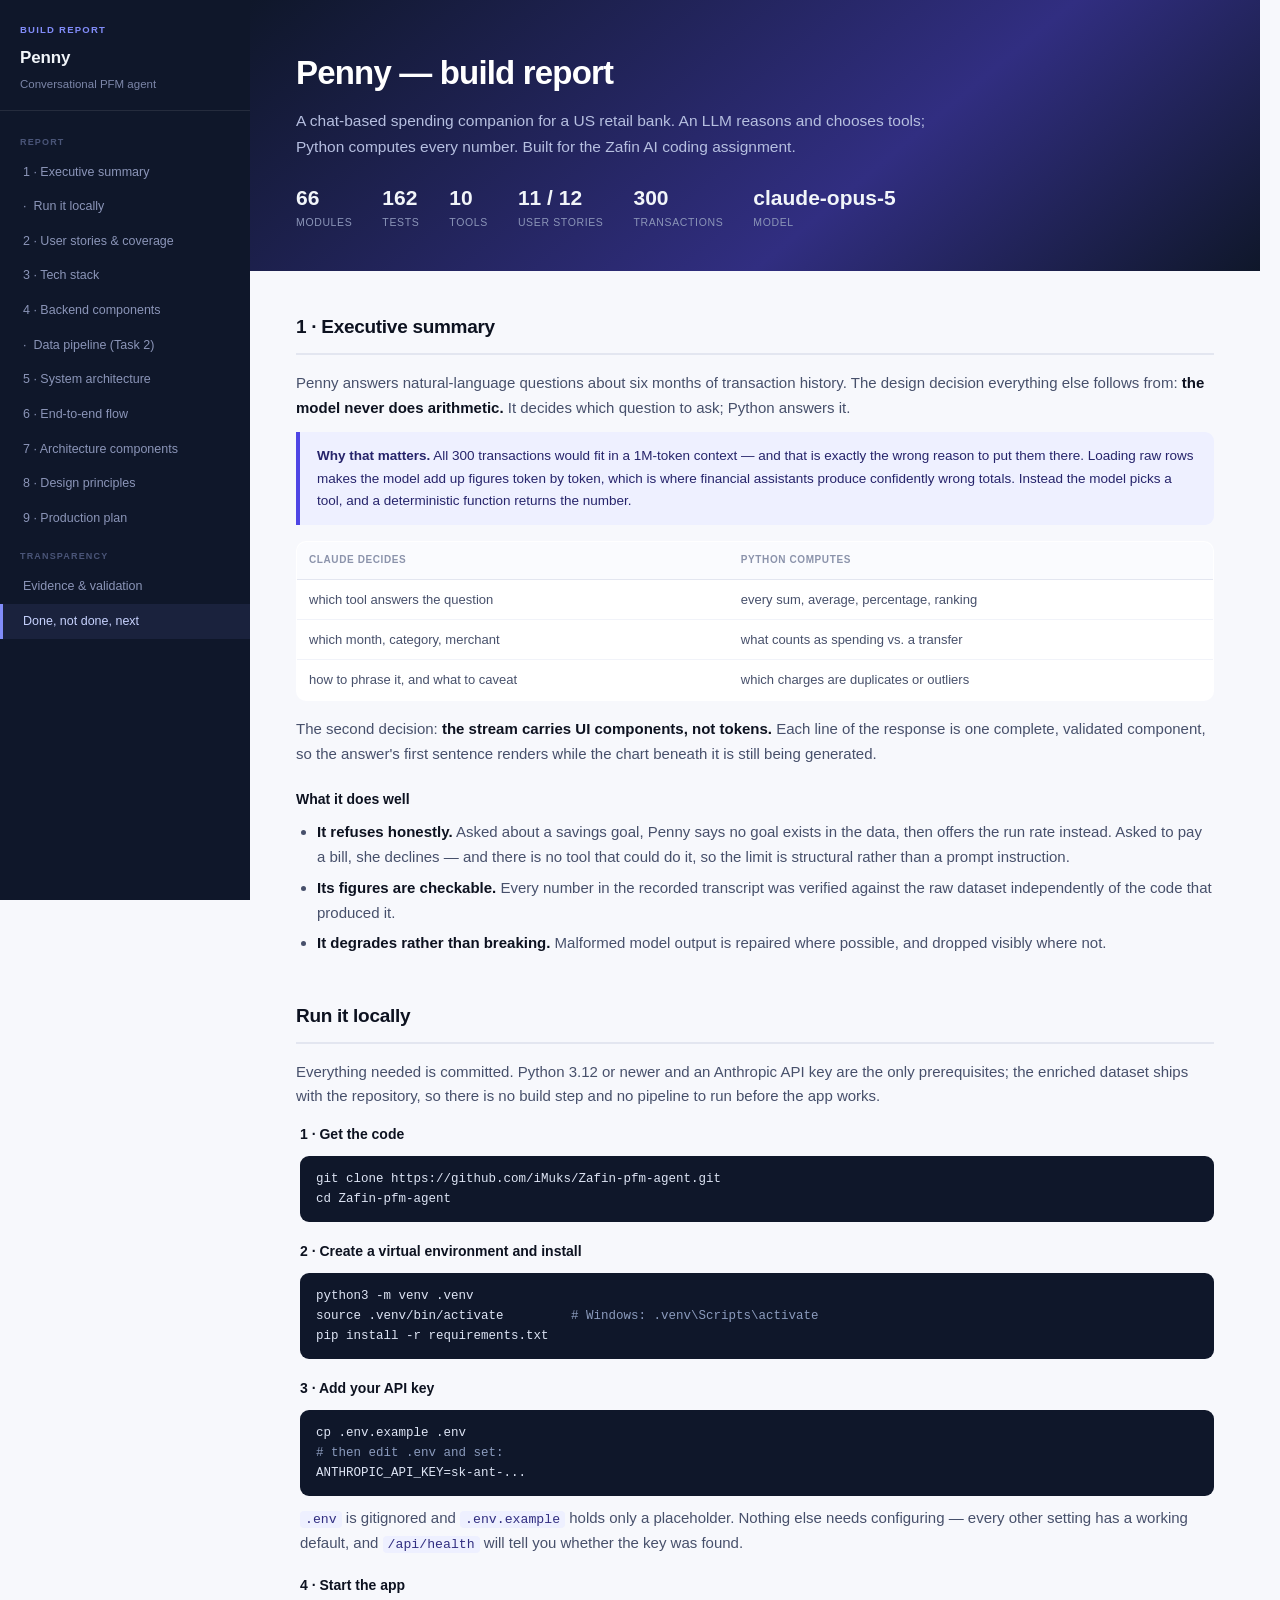
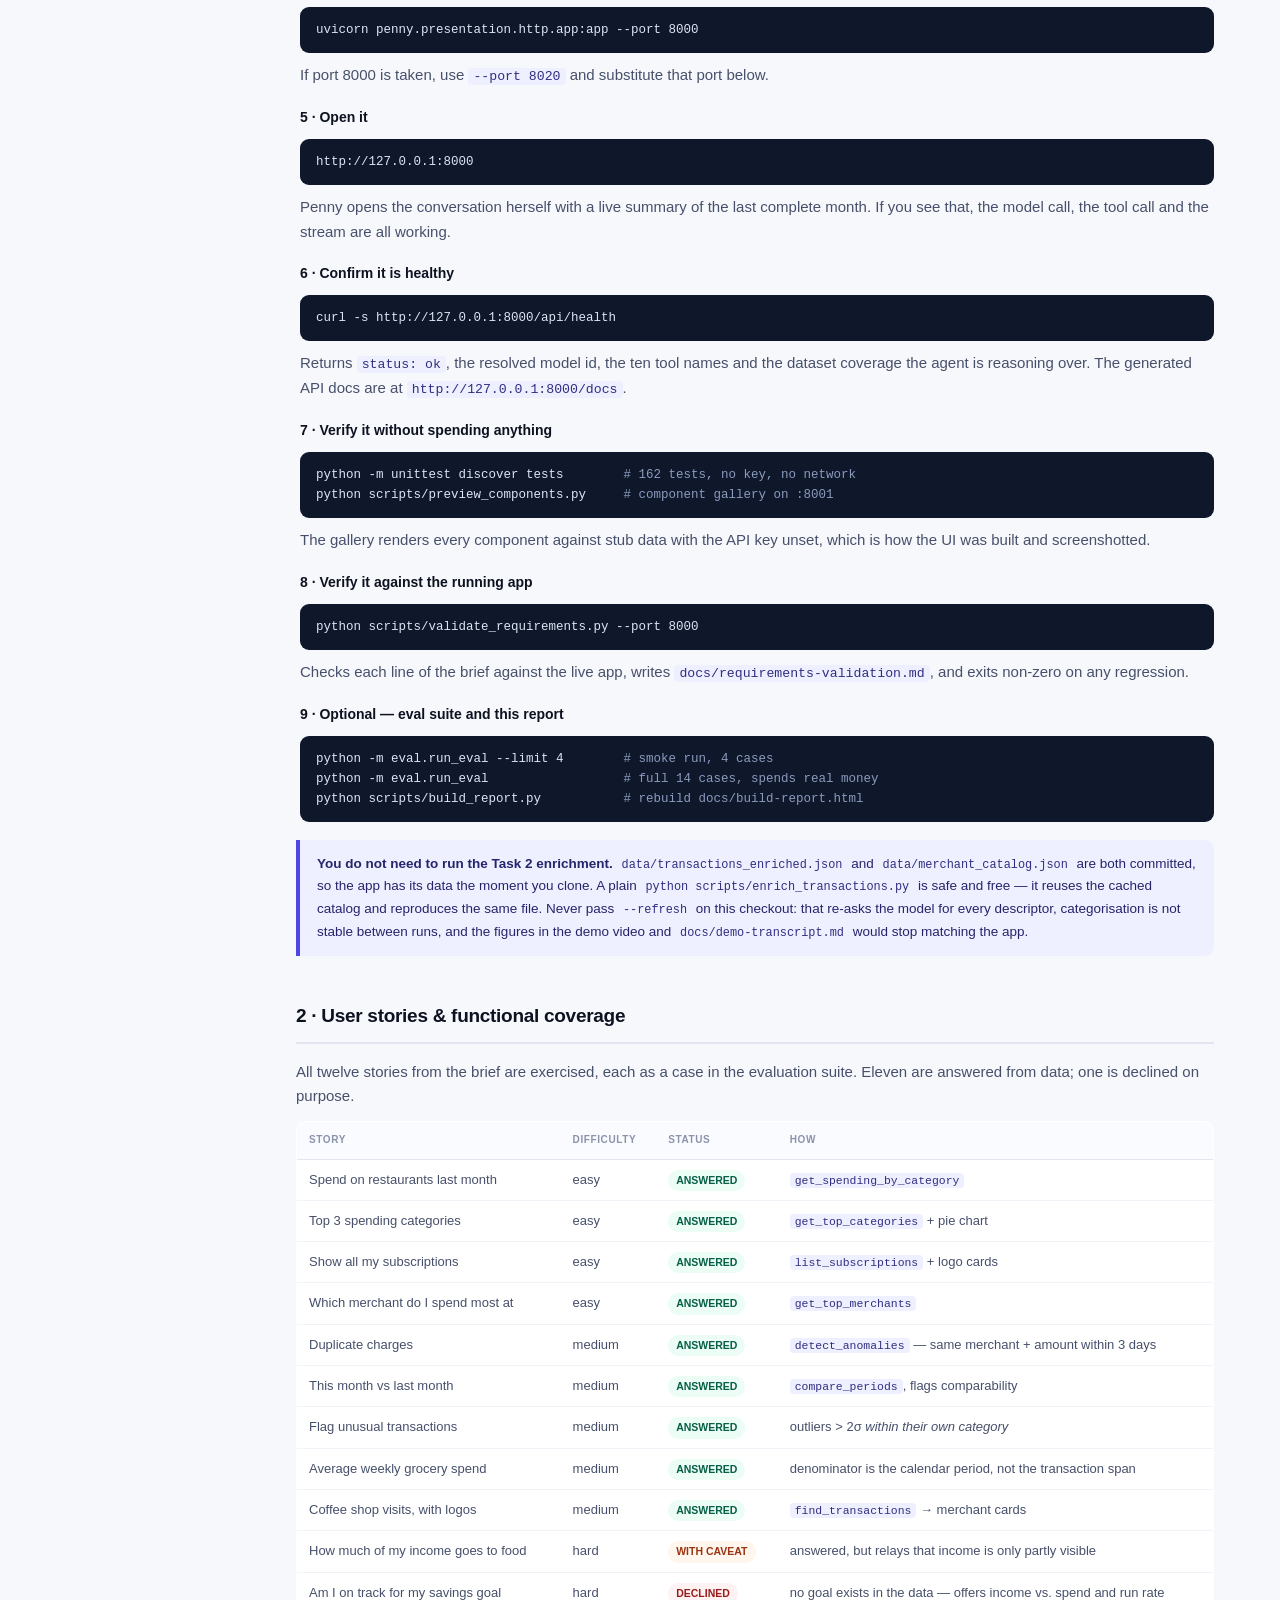
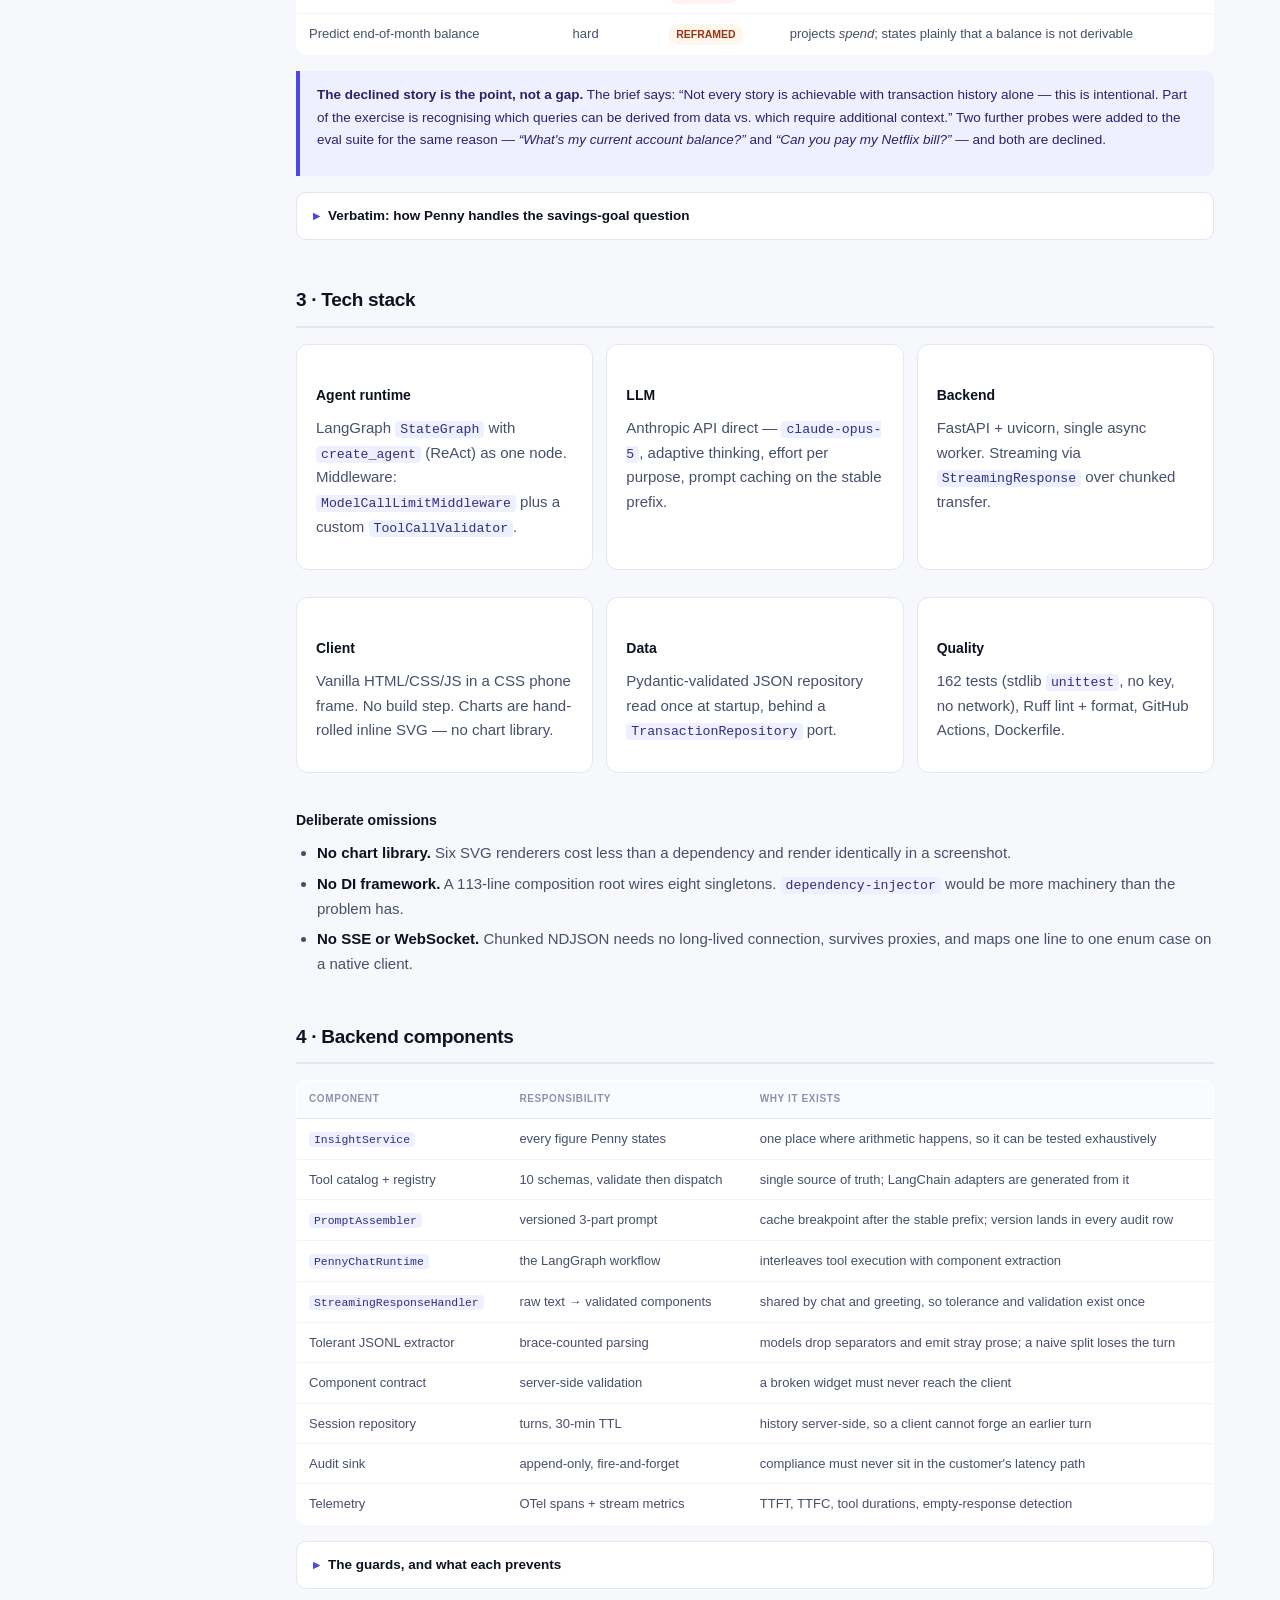
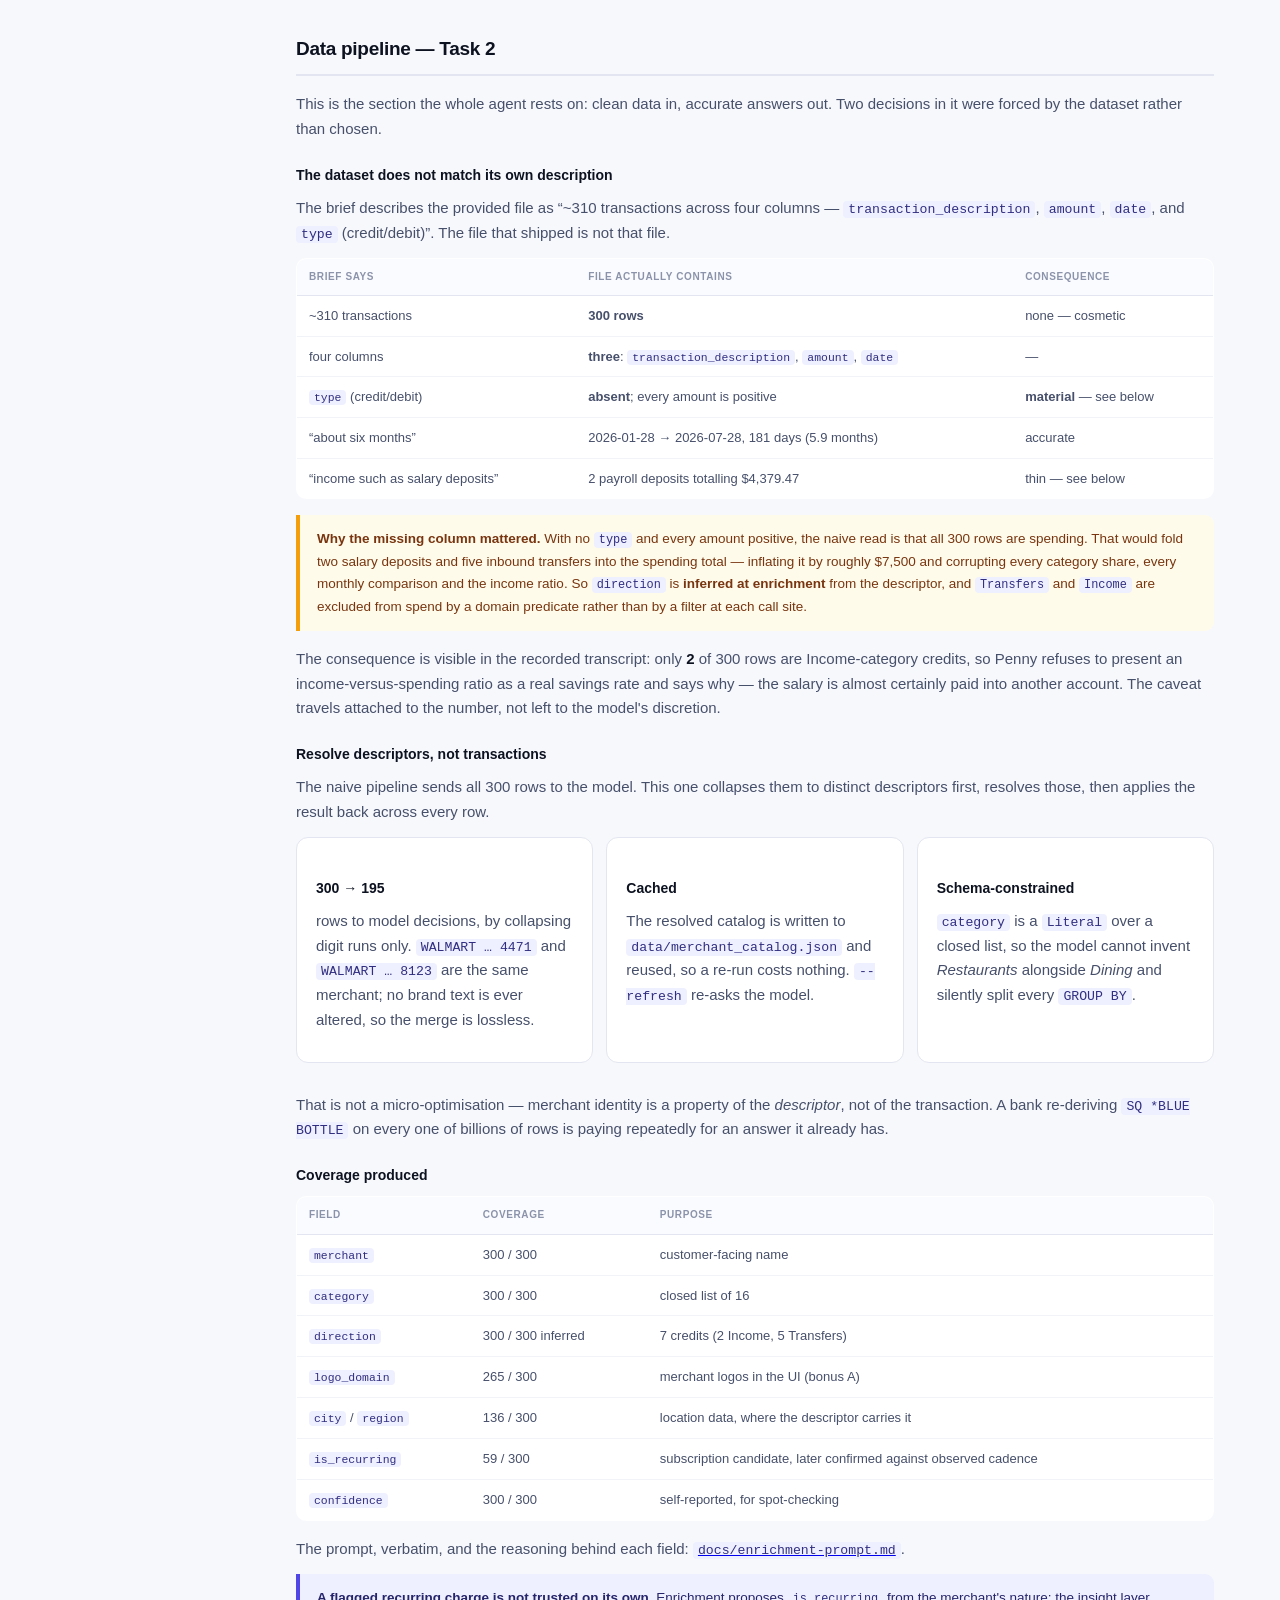
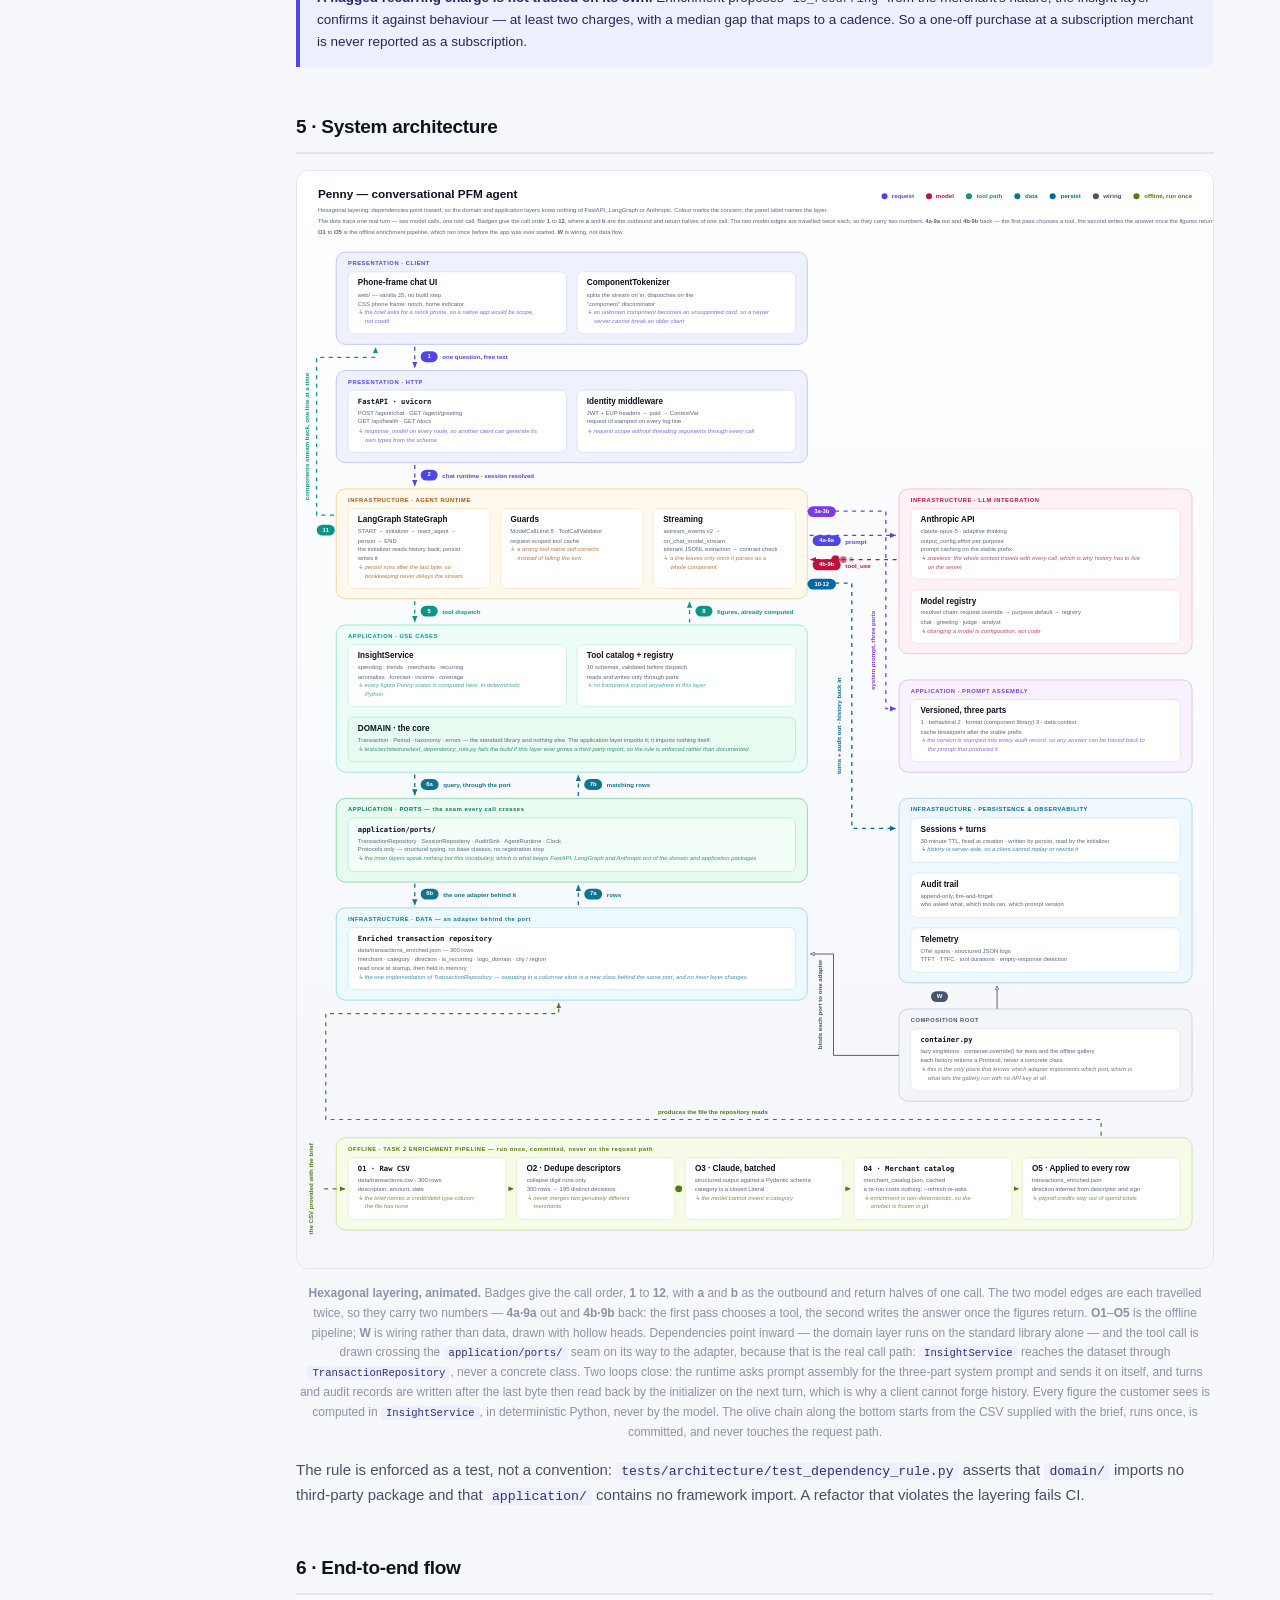
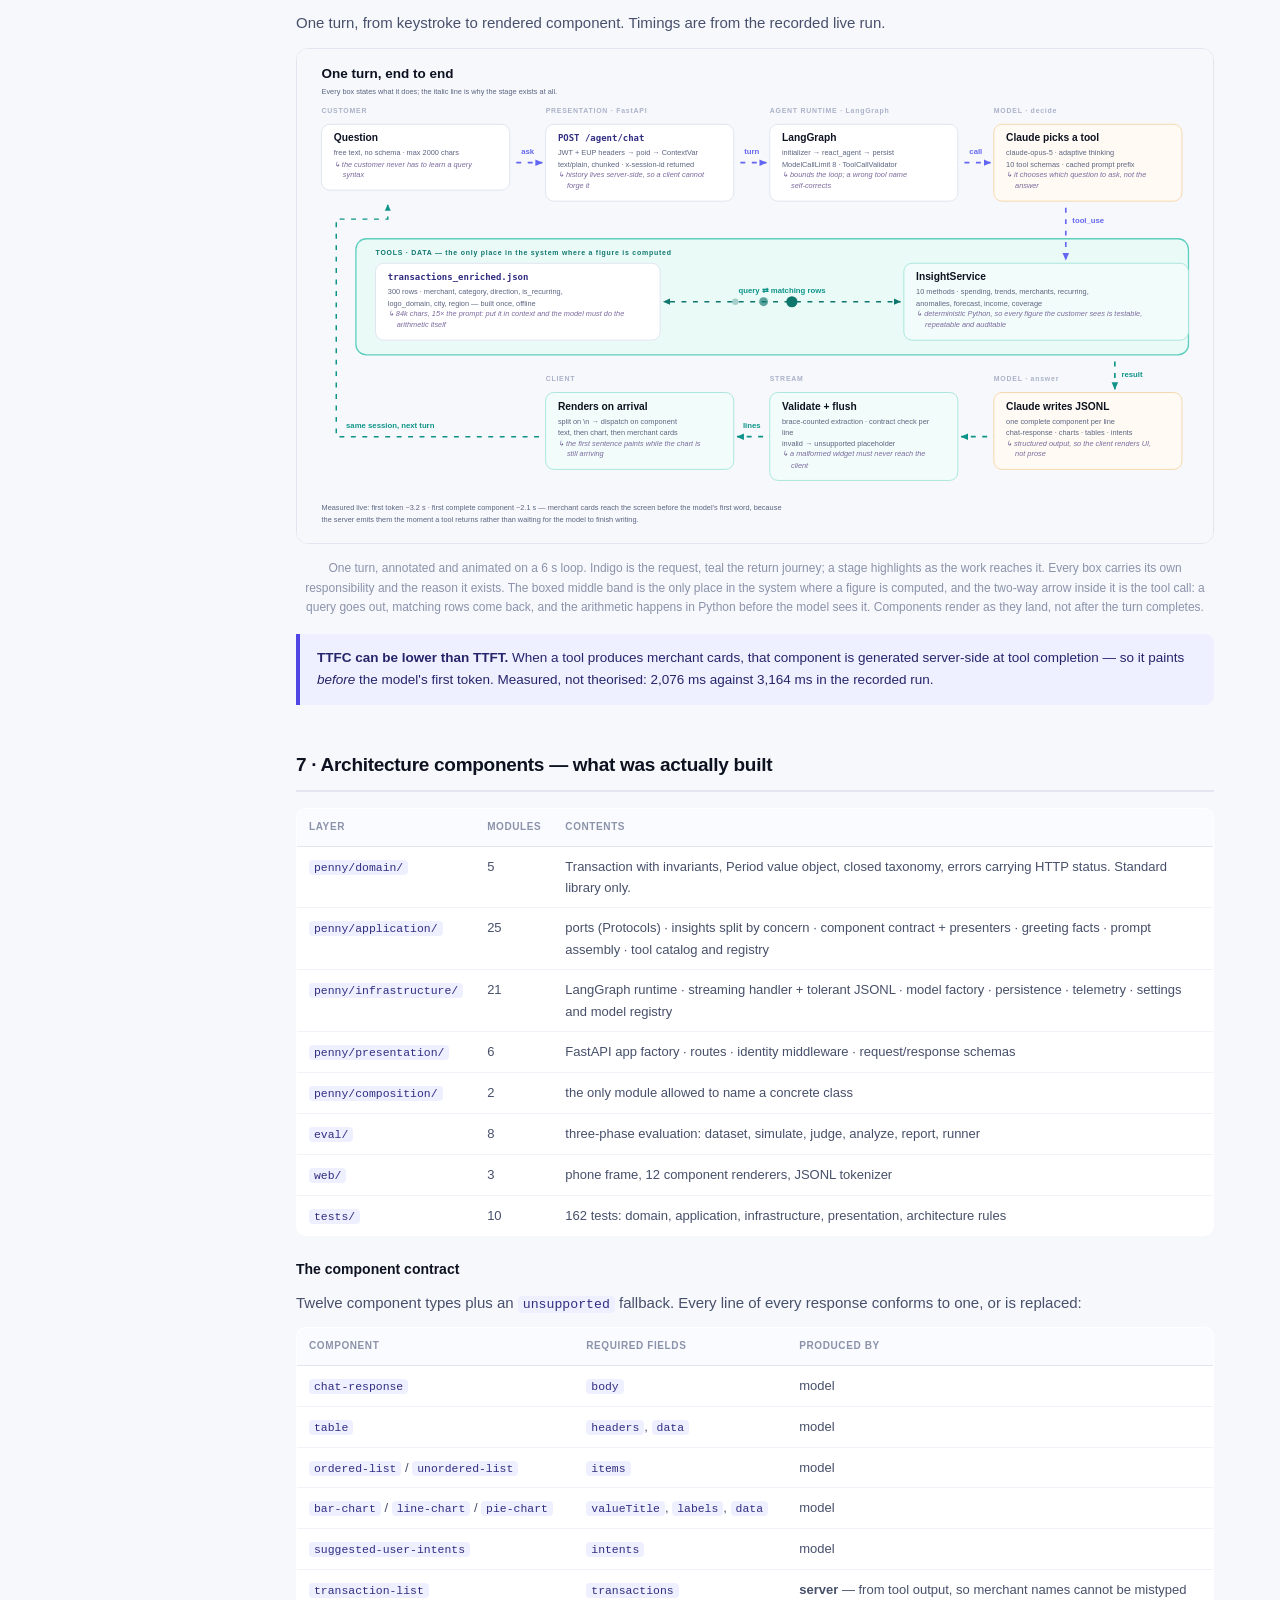
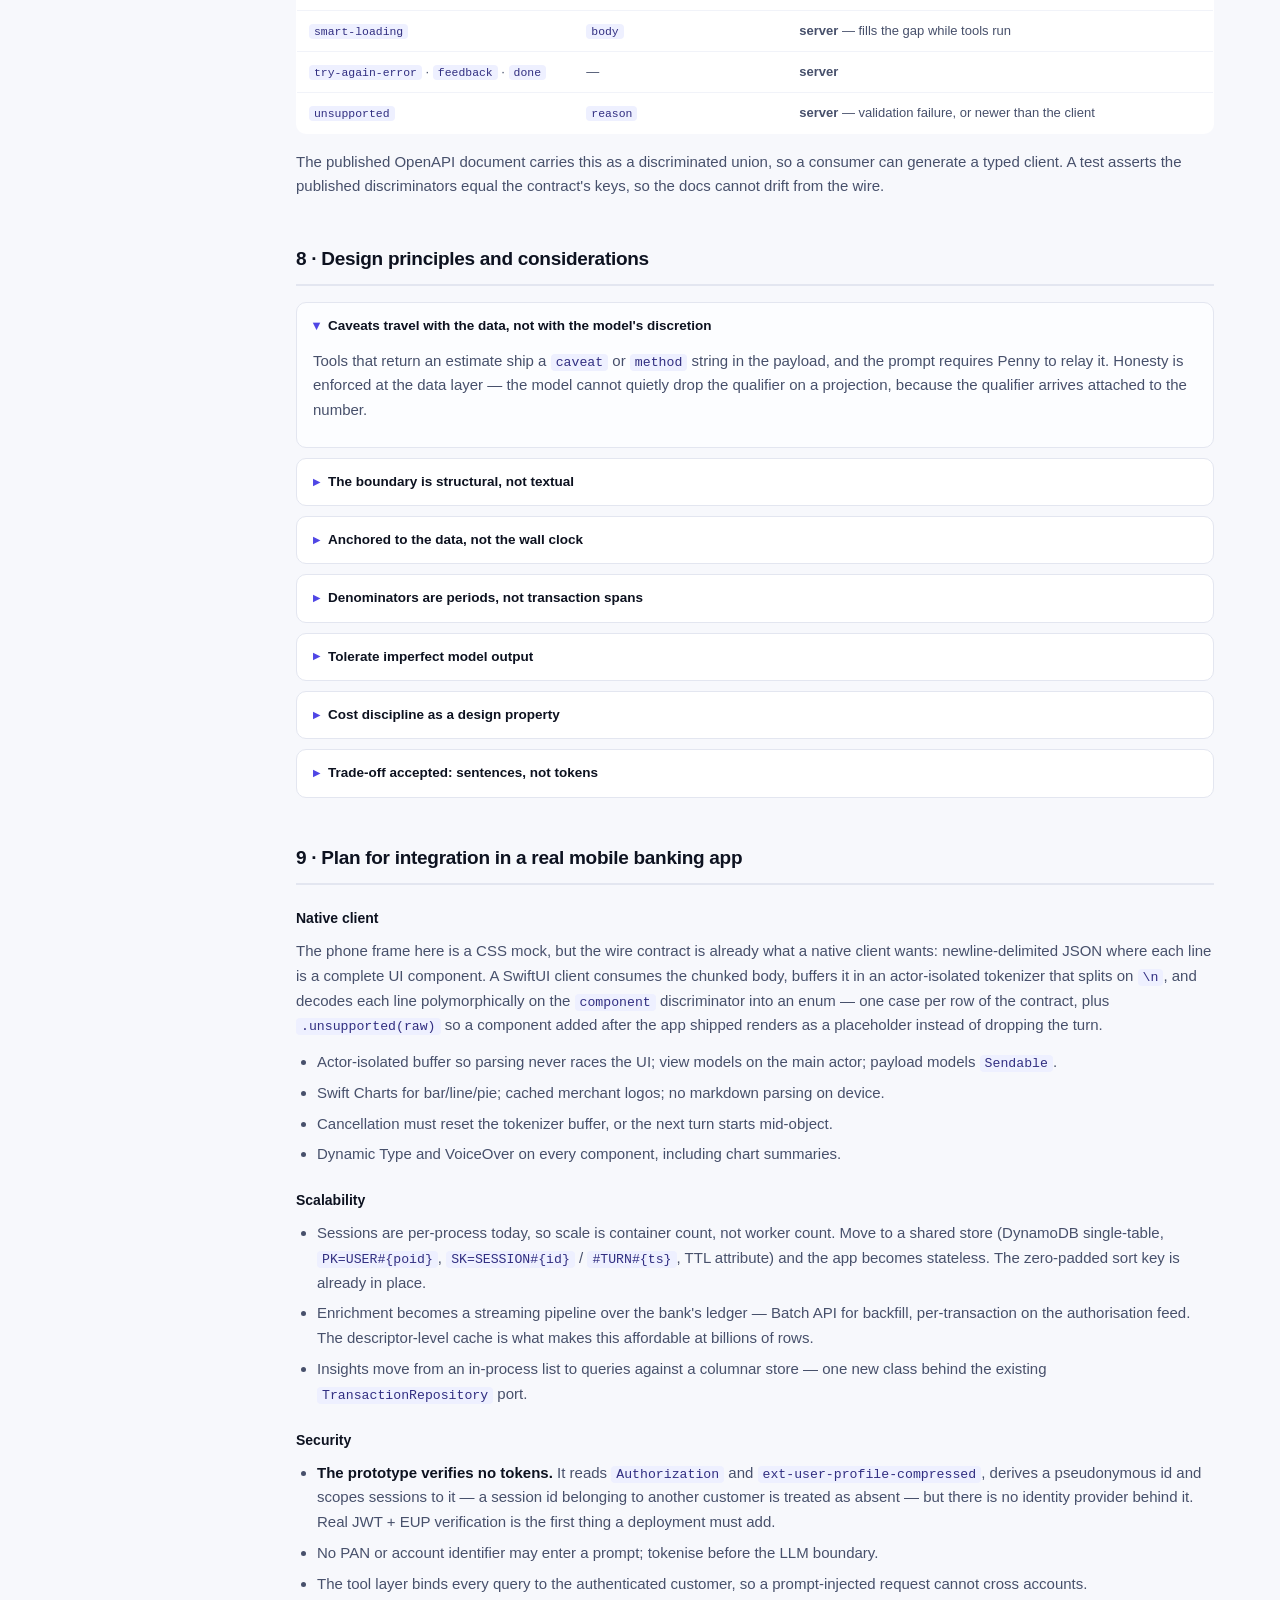
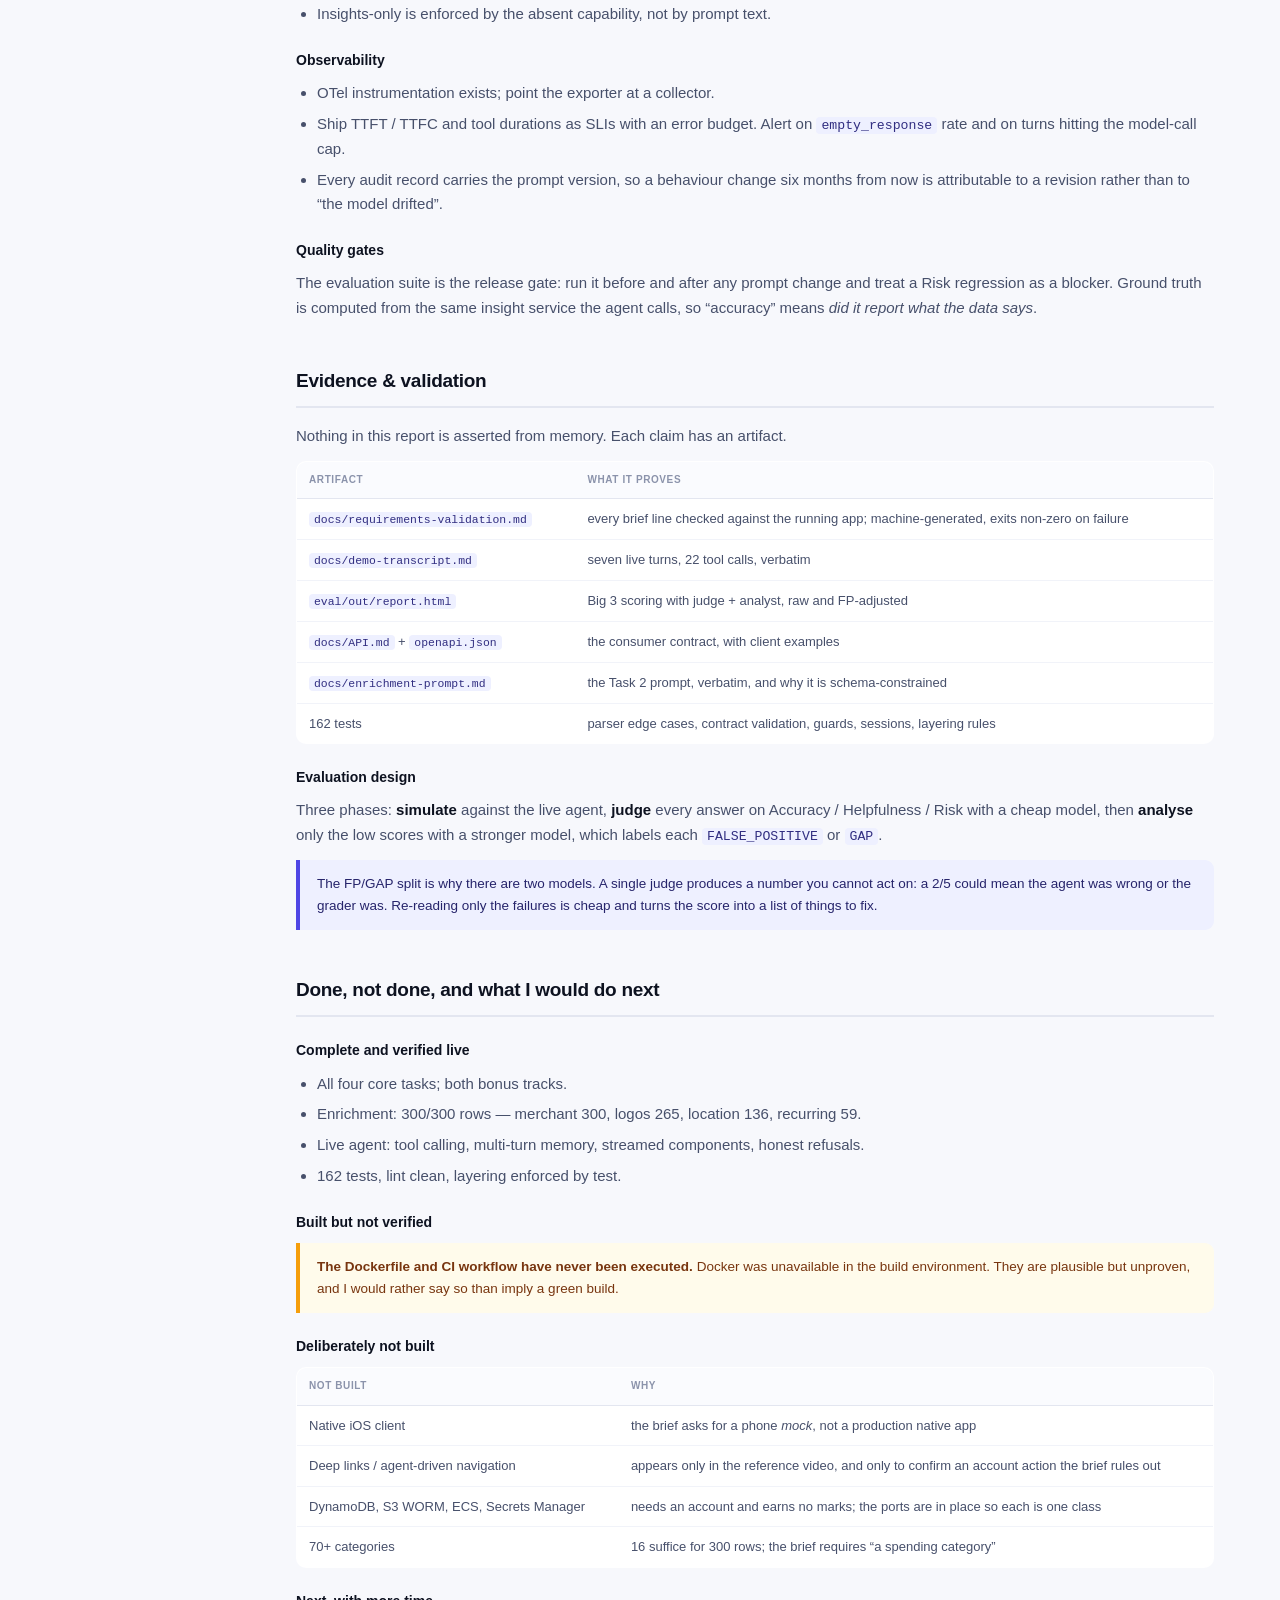
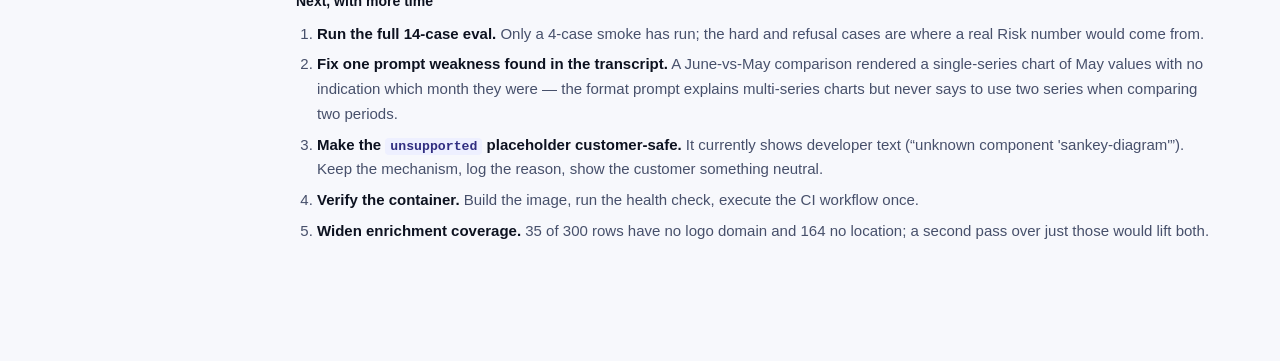
==== commit 9a737c52: "Expand the README run instructions; make the README check test substance The README now walks throug" ====
--- a/docs/build-report.html
+++ b/docs/build-report.html
@@ -13,6 +13,13 @@
 body{font:15px/1.65 -apple-system,BlinkMacSystemFont,'Segoe UI',Roboto,sans-serif;color:var(--ink);background:var(--bg)}
 code,.mono{font-family:ui-monospace,SFMono-Regular,Menlo,monospace;font-size:.88em}
 code{background:var(--brand-soft);color:var(--brand-deep);padding:1px 5px;border-radius:4px}
+pre{background:var(--nav);color:#dde4f4;padding:13px 16px;border-radius:9px;overflow-x:auto;
+font-size:12.5px;line-height:1.6;margin:10px 0;font-family:ui-monospace,Menlo,monospace}
+pre code{background:none;color:inherit;padding:0;font-size:inherit}
+pre .c{color:#8b9bbd}
+ol.steps{list-style:none;padding-left:0;margin:14px 0}
+ol.steps>li{margin:0 0 18px;padding-left:4px}
+ol.steps>li>strong{display:block;font-size:14px;margin-bottom:5px;color:var(--ink)}
 /* sidebar */
 .side{position:fixed;left:0;top:0;width:var(--sidebar);height:100vh;background:var(--nav);
 display:flex;flex-direction:column;overflow:hidden;z-index:10}
@@ -78,6 +85,7 @@
   <nav class="side-nav">
     <div class="grp">Report</div>
     <a href="#summary">1 · Executive summary</a>
+    <a href="#run">·&nbsp; Run it locally</a>
     <a href="#stories">2 · User stories &amp; coverage</a>
     <a href="#stack">3 · Tech stack</a>
     <a href="#backend">4 · Backend components</a>
@@ -101,7 +109,7 @@
   assignment.</p>
   <div class="metrics">
     <div class="metric"><b>66</b><span>modules</span></div>
-    <div class="metric"><b>159</b><span>tests</span></div>
+    <div class="metric"><b>162</b><span>tests</span></div>
     <div class="metric"><b>10</b><span>tools</span></div>
     <div class="metric"><b>11 / 12</b><span>user stories</span></div>
     <div class="metric"><b>300</b><span>transactions</span></div>
@@ -141,6 +149,76 @@
   <li><strong>It degrades rather than breaking.</strong> Malformed model output is
   repaired where possible, and dropped visibly where not.</li>
 </ul>
+</section>
+
+<section id="run">
+<h2>Run it locally</h2>
+<p>Everything needed is committed. Python 3.12 or newer and an Anthropic API key
+are the only prerequisites; the enriched dataset ships with the repository, so
+there is no build step and no pipeline to run before the app works.</p>
+
+<ol class="steps">
+<li><strong>1 · Get the code</strong>
+<pre><code>git clone https://github.com/iMuks/Zafin-pfm-agent.git
+cd Zafin-pfm-agent</code></pre></li>
+
+<li><strong>2 · Create a virtual environment and install</strong>
+<pre><code>python3 -m venv .venv
+source .venv/bin/activate         <span class="c"># Windows: .venv\Scripts\activate</span>
+pip install -r requirements.txt</code></pre></li>
+
+<li><strong>3 · Add your API key</strong>
+<pre><code>cp .env.example .env
+<span class="c"># then edit .env and set:</span>
+ANTHROPIC_API_KEY=sk-ant-...</code></pre>
+<p><code>.env</code> is gitignored and <code>.env.example</code> holds only a
+placeholder. Nothing else needs configuring — every other setting has a working
+default, and <code>/api/health</code> will tell you whether the key was found.</p></li>
+
+<li><strong>4 · Start the app</strong>
+<pre><code>uvicorn penny.presentation.http.app:app --port 8000</code></pre>
+<p>If port 8000 is taken, use <code>--port 8020</code> and substitute that port
+below.</p></li>
+
+<li><strong>5 · Open it</strong>
+<pre><code>http://127.0.0.1:8000</code></pre>
+<p>Penny opens the conversation herself with a live summary of the last complete
+month. If you see that, the model call, the tool call and the stream are all
+working.</p></li>
+
+<li><strong>6 · Confirm it is healthy</strong>
+<pre><code>curl -s http://127.0.0.1:8000/api/health</code></pre>
+<p>Returns <code>status: ok</code>, the resolved model id, the ten tool names and
+the dataset coverage the agent is reasoning over. The generated API docs are at
+<code>http://127.0.0.1:8000/docs</code>.</p></li>
+
+<li><strong>7 · Verify it without spending anything</strong>
+<pre><code>python -m unittest discover tests        <span class="c"># 162 tests, no key, no network</span>
+python scripts/preview_components.py     <span class="c"># component gallery on :8001</span></code></pre>
+<p>The gallery renders every component against stub data with the API key unset,
+which is how the UI was built and screenshotted.</p></li>
+
+<li><strong>8 · Verify it against the running app</strong>
+<pre><code>python scripts/validate_requirements.py --port 8000</code></pre>
+<p>Checks each line of the brief against the live app, writes
+<code>docs/requirements-validation.md</code>, and exits non-zero on any
+regression.</p></li>
+
+<li><strong>9 · Optional — eval suite and this report</strong>
+<pre><code>python -m eval.run_eval --limit 4        <span class="c"># smoke run, 4 cases</span>
+python -m eval.run_eval                  <span class="c"># full 14 cases, spends real money</span>
+python scripts/build_report.py           <span class="c"># rebuild docs/build-report.html</span></code></pre></li>
+</ol>
+
+<div class="note"><strong>You do not need to run the Task 2 enrichment.</strong>
+<code>data/transactions_enriched.json</code> and
+<code>data/merchant_catalog.json</code> are both committed, so the app has its
+data the moment you clone. A plain <code>python scripts/enrich_transactions.py</code>
+is safe and free — it reuses the cached catalog and reproduces the same file.
+Never pass <code>--refresh</code> on this checkout: that re-asks the model for
+every descriptor, categorisation is not stable between runs, and the figures in
+the demo video and <code>docs/demo-transcript.md</code> would stop matching the
+app.</div>
 </section>
 
 <section id="stories">
@@ -205,7 +283,7 @@
   No build step. Charts are hand-rolled inline SVG — no chart library.</p></div>
   <div class="card"><h3>Data</h3><p>Pydantic-validated JSON repository read once
   at startup, behind a <code>TransactionRepository</code> port.</p></div>
-  <div class="card"><h3>Quality</h3><p>159 tests (stdlib <code>unittest</code>,
+  <div class="card"><h3>Quality</h3><p>162 tests (stdlib <code>unittest</code>,
   no key, no network), Ruff lint + format, GitHub Actions, Dockerfile.</p></div>
 </div>
 <h3>Deliberate omissions</h3>
@@ -387,7 +465,7 @@
   <tr><td><code>penny/composition/</code></td><td>2</td><td>the only module allowed to name a concrete class</td></tr>
   <tr><td><code>eval/</code></td><td>8</td><td>three-phase evaluation: dataset, simulate, judge, analyze, report, runner</td></tr>
   <tr><td><code>web/</code></td><td>3</td><td>phone frame, 12 component renderers, JSONL tokenizer</td></tr>
-  <tr><td><code>tests/</code></td><td>10</td><td>159 tests: domain, application, infrastructure, presentation, architecture rules</td></tr>
+  <tr><td><code>tests/</code></td><td>10</td><td>162 tests: domain, application, infrastructure, presentation, architecture rules</td></tr>
 </table>
 <h3>The component contract</h3>
 <p>Twelve component types plus an <code>unsupported</code> fallback. Every line of
@@ -504,7 +582,7 @@
   <tr><td><code>eval/out/report.html</code></td><td>Big 3 scoring with judge + analyst, raw and FP-adjusted</td></tr>
   <tr><td><code>docs/API.md</code> + <code>openapi.json</code></td><td>the consumer contract, with client examples</td></tr>
   <tr><td><code>docs/enrichment-prompt.md</code></td><td>the Task 2 prompt, verbatim, and why it is schema-constrained</td></tr>
-  <tr><td>159 tests</td><td>parser edge cases, contract validation, guards, sessions, layering rules</td></tr>
+  <tr><td>162 tests</td><td>parser edge cases, contract validation, guards, sessions, layering rules</td></tr>
 </table>
 <h3>Evaluation design</h3>
 <p>Three phases: <strong>simulate</strong> against the live agent,
@@ -524,7 +602,7 @@
   <li>All four core tasks; both bonus tracks.</li>
   <li>Enrichment: 300/300 rows — merchant 300, logos 265, location 136, recurring 59.</li>
   <li>Live agent: tool calling, multi-turn memory, streamed components, honest refusals.</li>
-  <li>159 tests, lint clean, layering enforced by test.</li>
+  <li>162 tests, lint clean, layering enforced by test.</li>
 </ul>
 <h3>Built but not verified</h3>
 <div class="warn"><strong>The Dockerfile and CI workflow have never been
